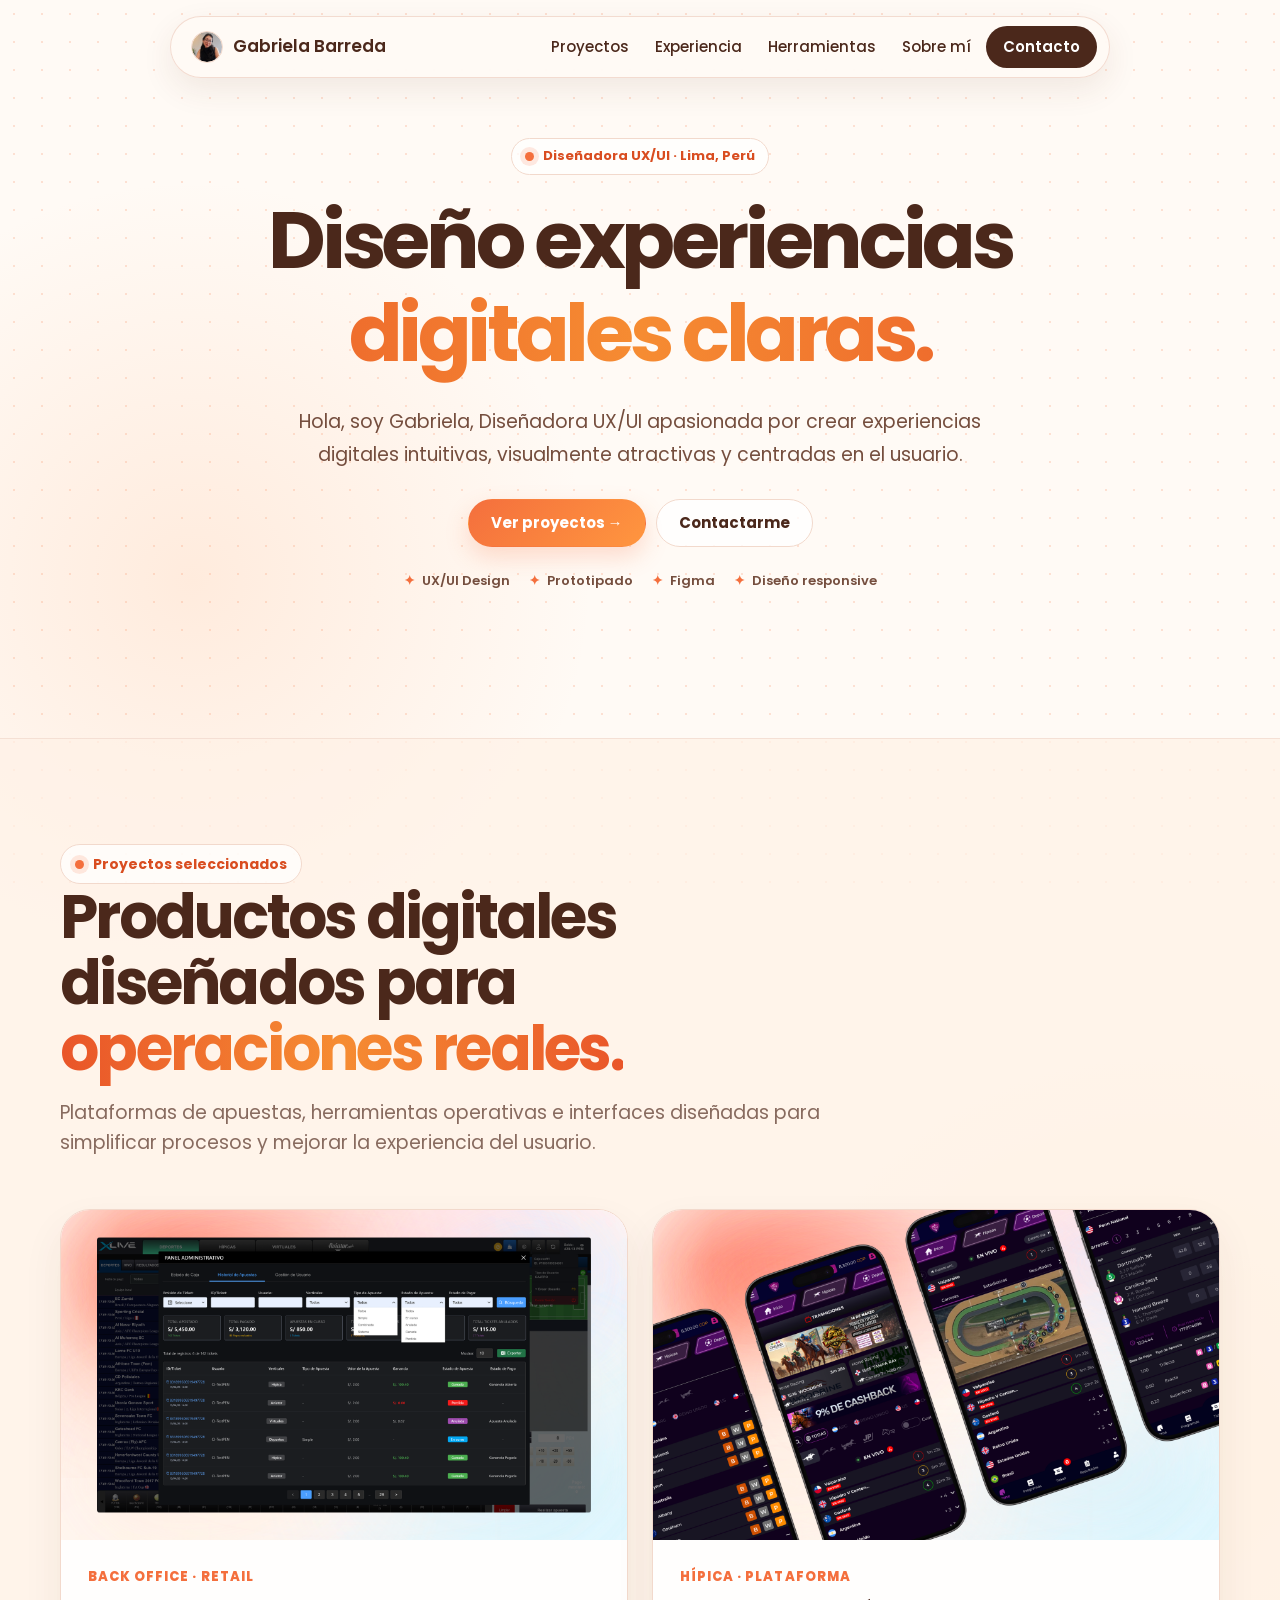
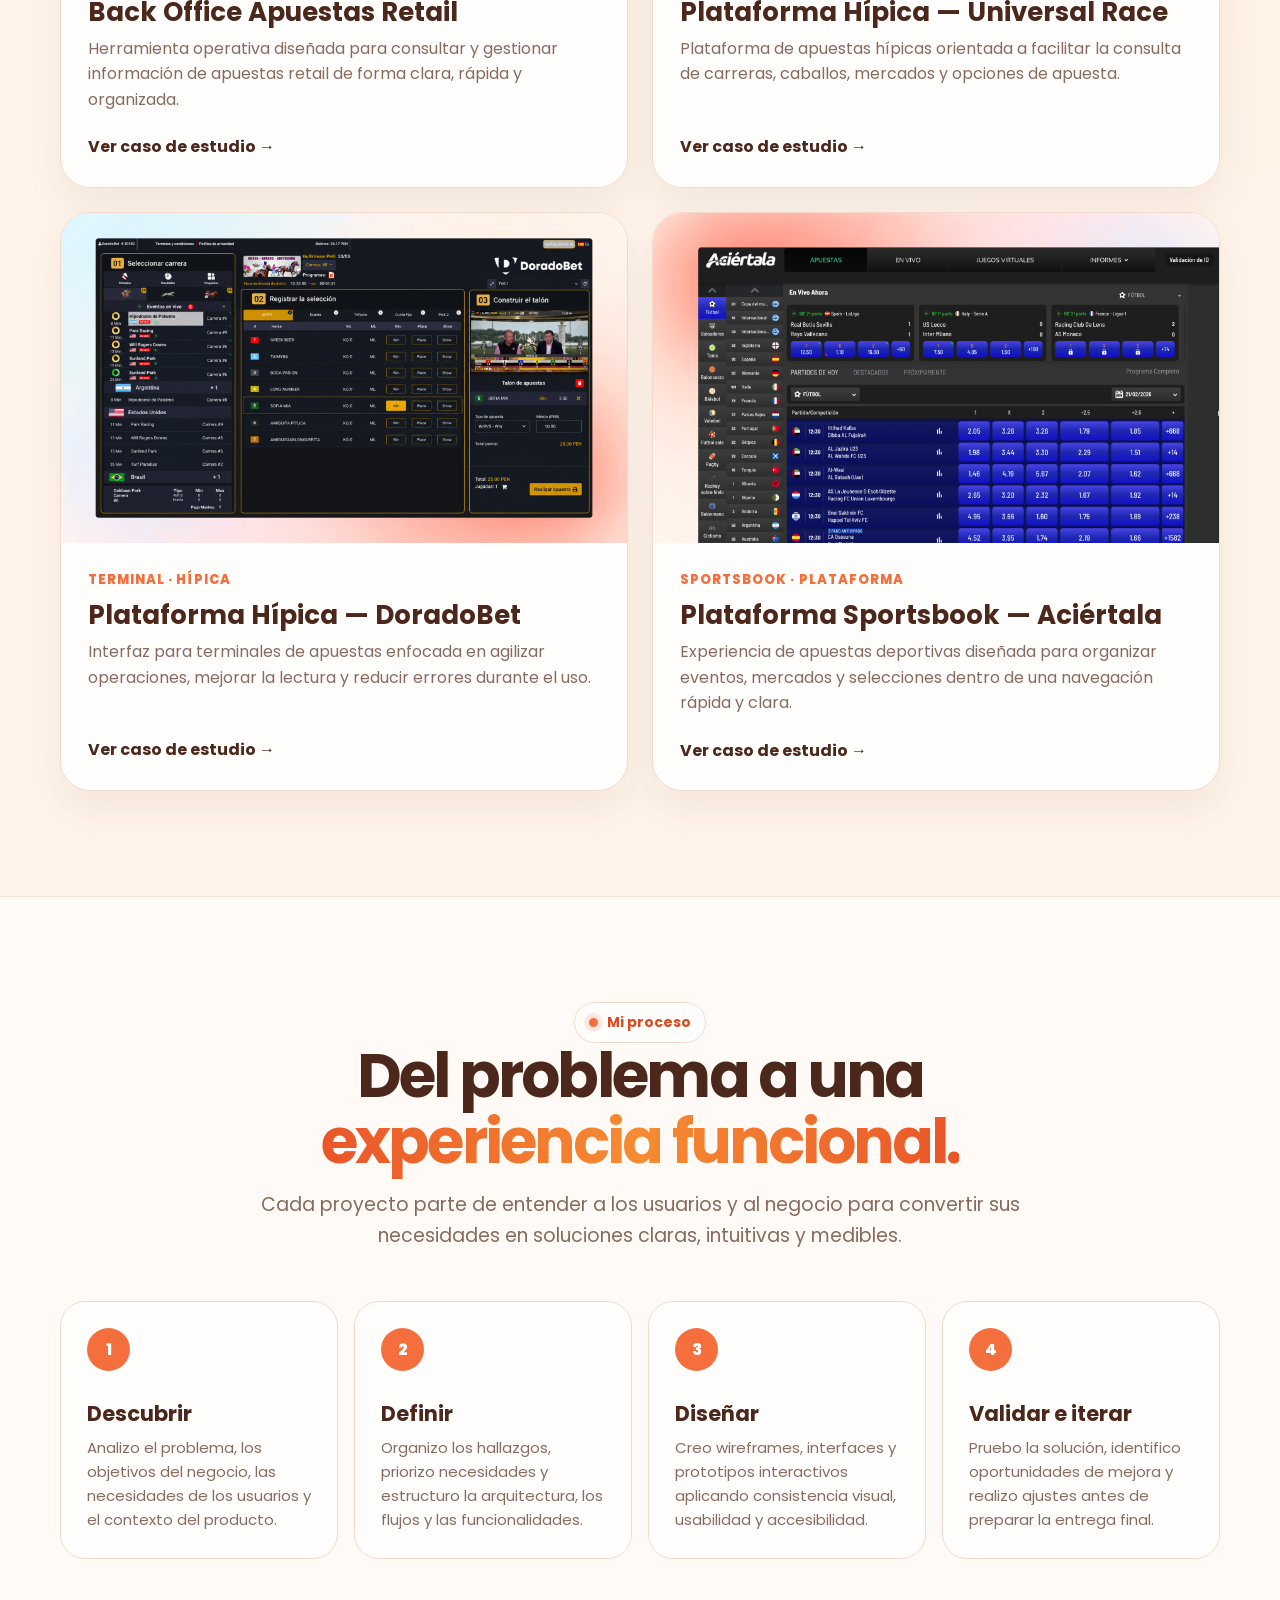
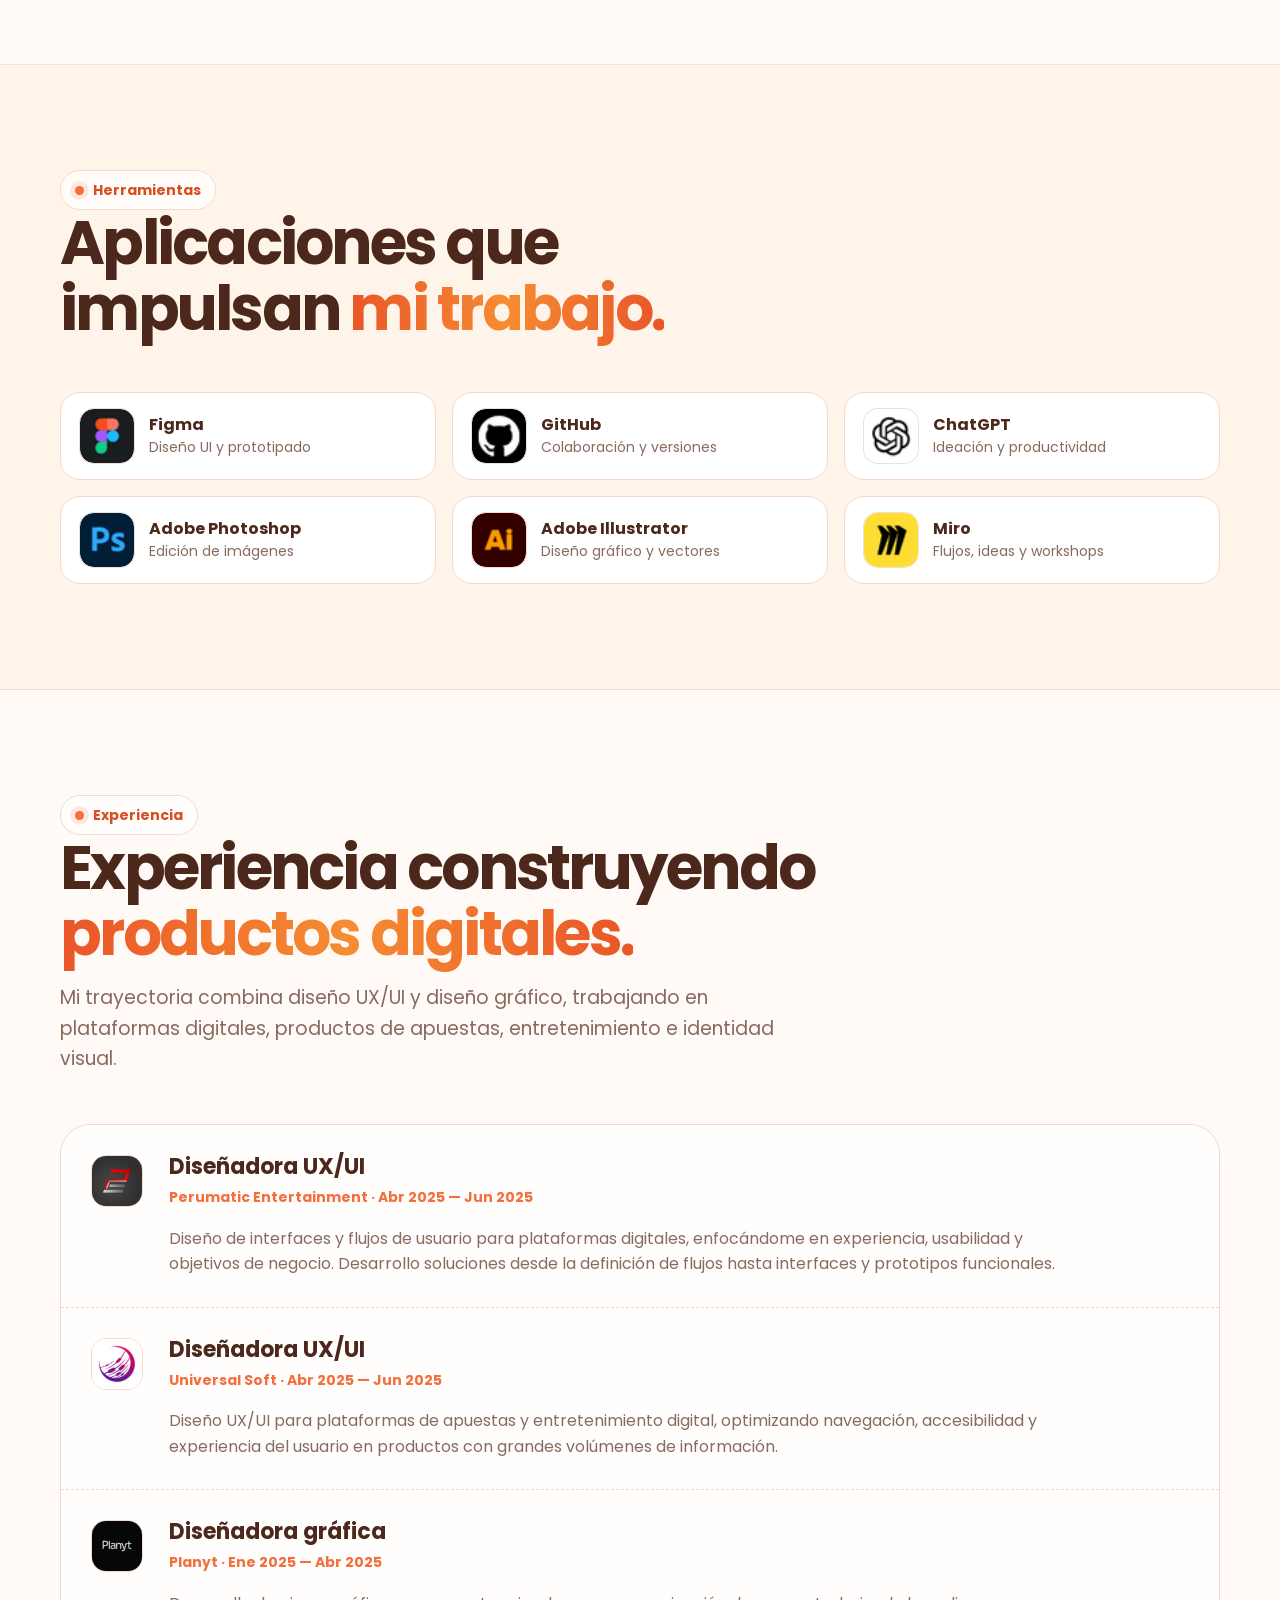
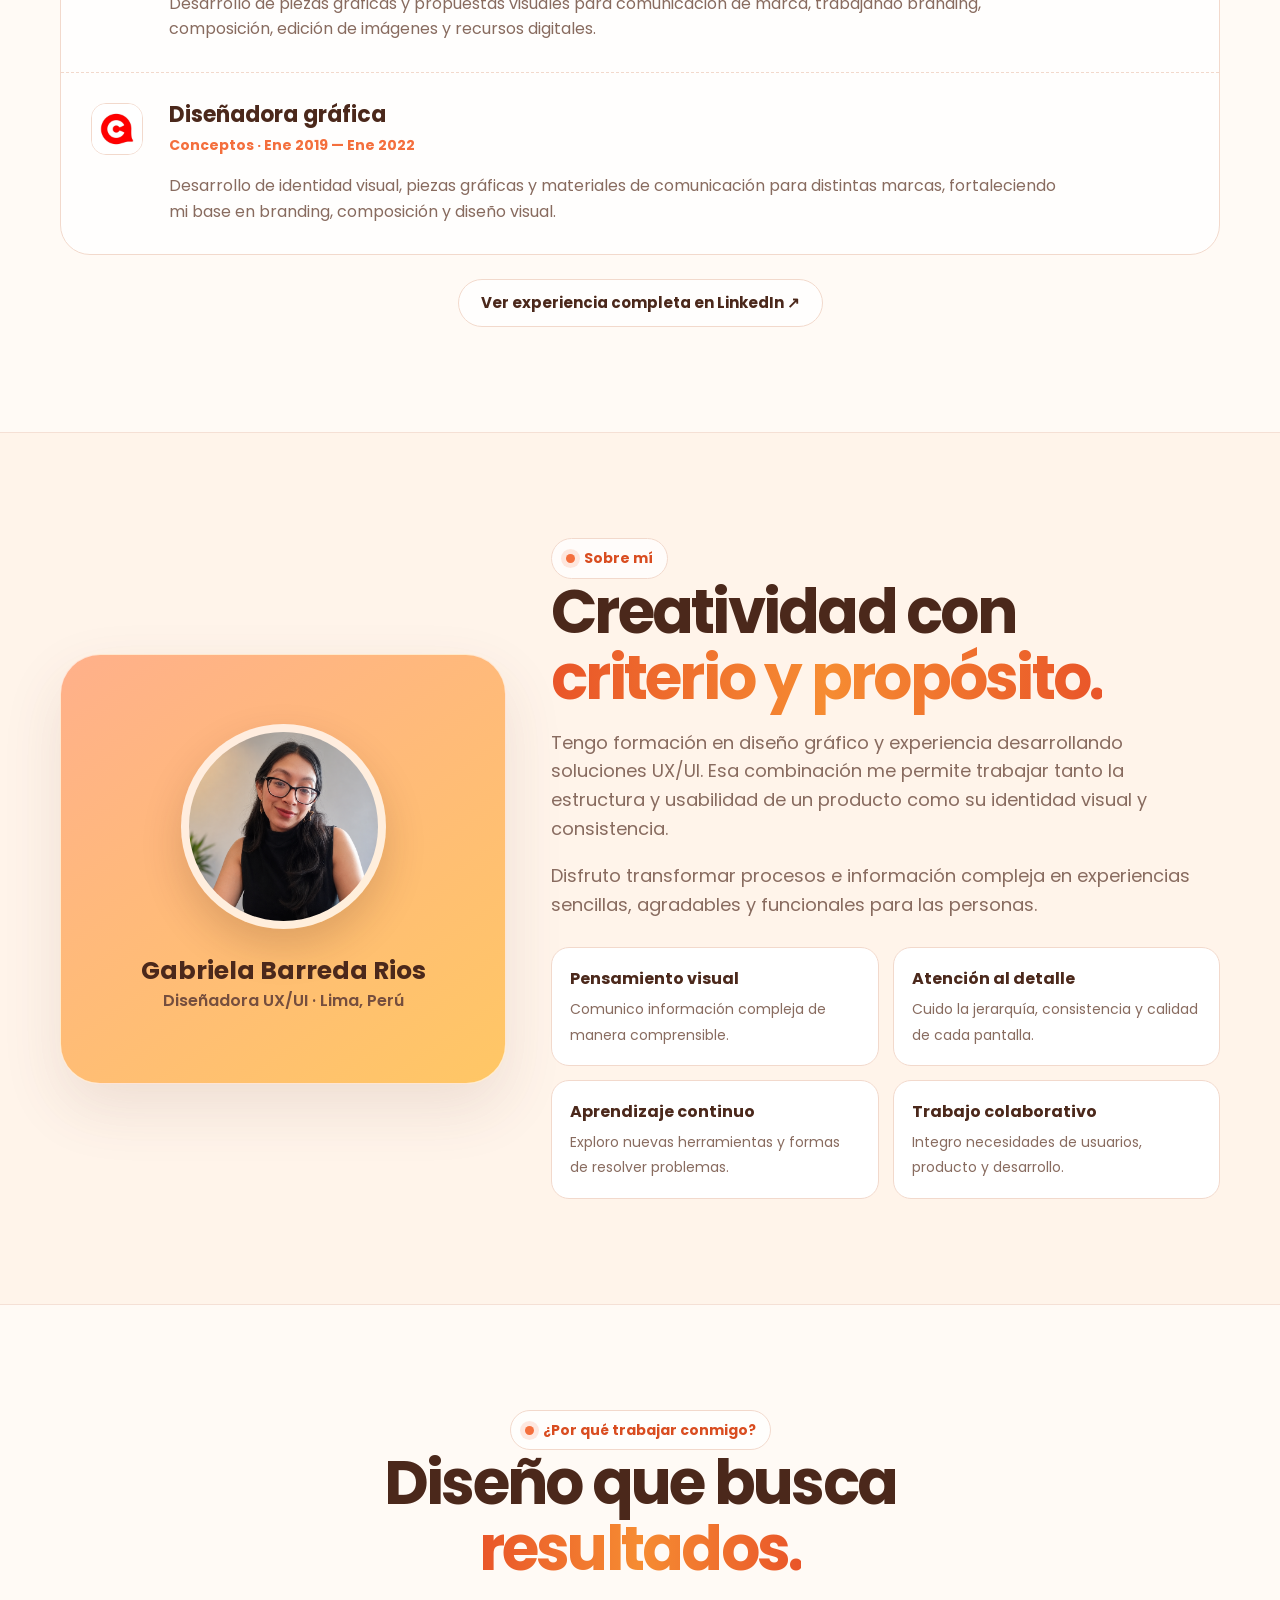
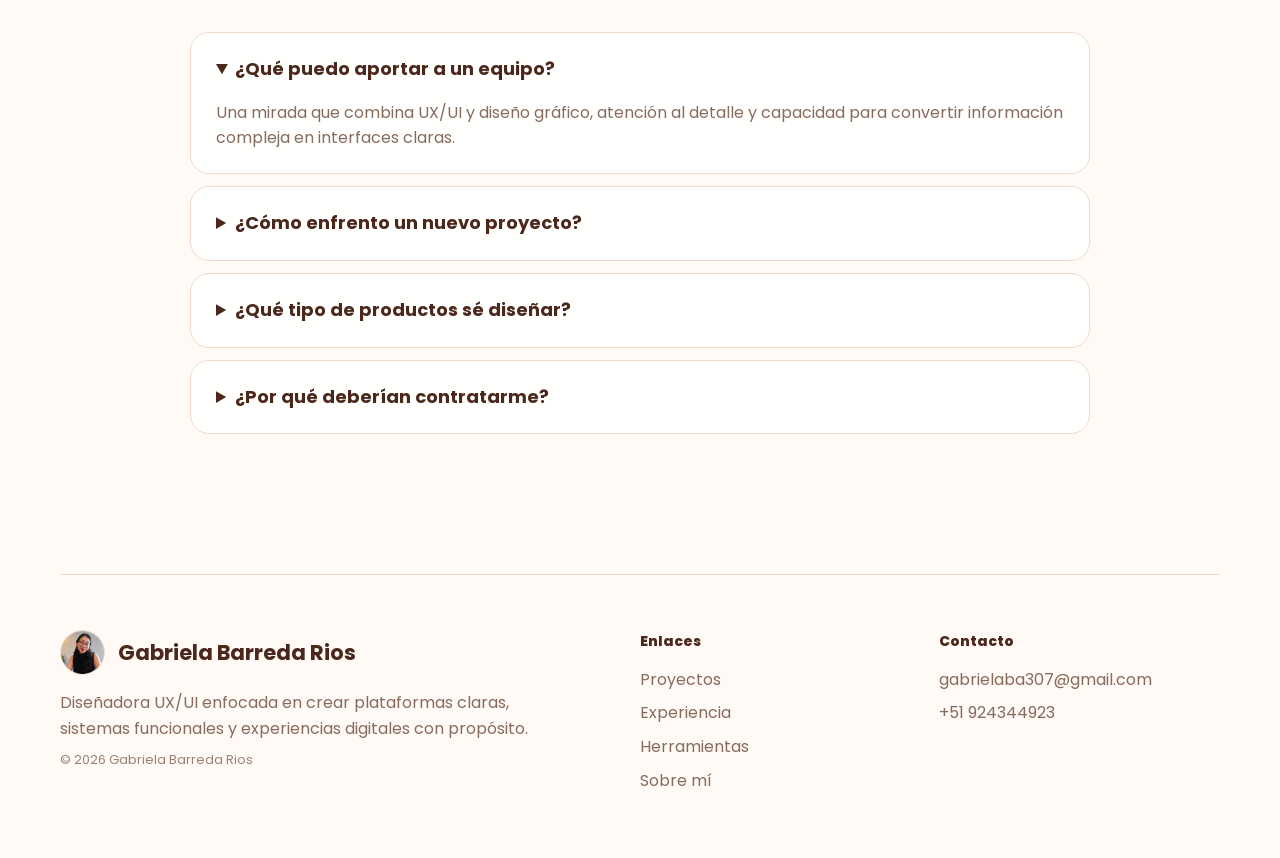
==== index.html @ d09fb2ca "Portafolio" ====
<!DOCTYPE html>
<html lang="es">

<head>
  <meta charset="UTF-8">
  <meta name="viewport" content="width=device-width, initial-scale=1.0">

  <title>Gabriela Barreda | Diseñadora UX/UI</title>

  <meta
    name="description"
    content="Portafolio UX/UI de Gabriela Barreda, diseñadora especializada en plataformas digitales, herramientas operativas y productos de apuestas."
  >

  <!-- FAVICON -->
  <link rel="icon" type="image/png" href="images/favicon.png">
  <link rel="apple-touch-icon" href="images/favicon.png">

  <link rel="preconnect" href="https://fonts.googleapis.com">
  <link rel="preconnect" href="https://fonts.gstatic.com" crossorigin>

  <link
    href="https://fonts.googleapis.com/css2?family=Poppins:wght@400;500;600;700;800&display=swap"
    rel="stylesheet"
  >

  <style>

    :root {
      --cream: #fffaf5;
      --cream-2: #fff2e7;
      --white: #ffffff;

      --orange: #f46f3d;
      --orange-2: #ff963f;

      --brown: #4b281b;
      --brown-2: #754e3e;

      --muted: #886b5f;
      --border: #f2d9cc;

      --shadow: 0 24px 60px rgba(112, 55, 30, 0.12);

      --radius: 30px;
    }

    * {
      box-sizing: border-box;
    }

    html {
      scroll-behavior: smooth;
    }

    body {
      margin: 0;
      color: var(--brown);

      background:
        radial-gradient(
          circle at 15% 8%,
          rgba(255, 176, 125, 0.2),
          transparent 25rem
        ),
        radial-gradient(
          circle at 90% 20%,
          rgba(255, 206, 105, 0.18),
          transparent 28rem
        ),
        var(--cream);

      font-family: "Poppins", Arial, sans-serif;
      line-height: 1.6;
    }

    body::before {
      content: "";
      position: fixed;
      inset: 0;
      z-index: -1;
      opacity: 0.3;
      pointer-events: none;

      background-image:
        radial-gradient(
          #f6a27f 1px,
          transparent 1px
        );

      background-size: 28px 28px;
    }

    img {
      display: block;
      max-width: 100%;
    }

    a {
      color: inherit;
      text-decoration: none;
    }

    button,
    a {
      -webkit-tap-highlight-color: transparent;
    }

    /* GENERAL */

    .container {
      width: min(1160px, calc(100% - 40px));
      margin-inline: auto;
    }

    .section {
      padding: 105px 0;
      scroll-margin-top: 110px;
    }

    .section-soft {
      background: rgba(255, 242, 231, 0.72);
      border-block: 1px solid rgba(242, 217, 204, 0.75);
    }

    /* EYEBROW */

    .eyebrow {
      display: inline-flex;
      align-items: center;
      gap: 9px;
      padding: 8px 14px;
      color: #d94d20;
      background: rgba(255, 255, 255, 0.72);
      border: 1px solid var(--border);
      border-radius: 999px;
      font-size: 14px;
      font-weight: 700;
    }

    .eyebrow::before {
      content: "";
      width: 9px;
      height: 9px;
      background: var(--orange);
      border-radius: 50%;
      box-shadow: 0 0 0 5px rgba(244, 111, 61, 0.15);
    }

    /* TIPOGRAFÍA */

    h1,
    h2,
    h3 {
      margin-top: 0;
      font-family: "Poppins", sans-serif;
      line-height: 1.08;
    }

    h2 {
      margin-bottom: 16px;
      font-size: clamp(36px, 5vw, 61px);
      letter-spacing: -0.045em;
    }

    .section-heading {
      max-width: 760px;
      margin-bottom: 50px;
    }

    .section-heading.center {
      margin-inline: auto;
      text-align: center;
    }

    .section-heading p {
      margin: 0;
      color: var(--muted);
      font-size: 19px;
    }

    .gradient-text {
      color: transparent;

      background:
        linear-gradient(
          90deg,
          #e95529,
          #f68c32,
          #e95529
        );

      background-clip: text;
      -webkit-background-clip: text;
      -webkit-text-fill-color: transparent;
    }

    /* NAVBAR */

    .nav {
      position: sticky;
      top: 16px;
      z-index: 100;

      width:
        min(
          940px,
          calc(100% - 28px)
        );

      margin: 16px auto 0;
      padding: 9px 12px 9px 20px;

      display: flex;
      align-items: center;
      justify-content: space-between;
      gap: 18px;

      background: rgba(255, 250, 245, 0.88);

      border:
        1px solid
        rgba(242, 217, 204, 0.9);

      border-radius: 999px;

      box-shadow:
        0 12px 32px
        rgba(95, 50, 30, 0.09);

      backdrop-filter: blur(18px);
    }

    .brand {
      display: flex;
      align-items: center;
      gap: 10px;
      font-size: 17px;
      font-weight: 600;
      white-space: nowrap;
    }

    .brand-photo {
      width: 32px;
      height: 32px;
      flex: 0 0 32px;
      overflow: hidden;
      background: var(--cream-2);
      border: 1px solid var(--border);
      border-radius: 50%;
    }

    .brand-photo img {
      width: 100%;
      height: 100%;
      display: block;
      object-fit: cover;
      object-position: center;
      border-radius: 50%;
    }

    .nav-links {
      display: flex;
      align-items: center;
      gap: 4px;
    }

    .nav-links a {
      padding: 8px 11px;
      border-radius: 999px;
      font-size: 15px;
      font-weight: 500;
      transition: 0.2s ease;
    }

    .nav-links a:hover {
      color: var(--orange);
      background: var(--cream-2);
    }

    .nav-contact {
      padding: 9px 17px !important;
      color: white !important;
      background: var(--brown) !important;
      font-weight: 600 !important;
    }

    /* HERO */

    .hero {
      min-height: 660px;
      padding: 75px 20px 75px;
      display: grid;
      place-items: center;
      text-align: center;
    }

    .hero-content {
      width: 100%;
      max-width: 1050px;
      transform: translateY(-43px);
    }

    .hero .eyebrow {
      padding: 7px 13px;
      font-size: 13px;
    }

    .hero h1 {
      width: 100%;
      max-width: 1100px;
      margin: 22px auto 14px;
      font-size: clamp(52px, 6.2vw, 90px);
      font-weight: 700;
      line-height: 1.12;
      letter-spacing: -0.055em;
      overflow: visible;
    }

    .hero-title-line {
      display: block;
      white-space: nowrap;
      overflow: visible;
    }

    .hero-title-line.gradient-text {
      padding: 0.04em 0 0.16em;
      line-height: 1.14;
      overflow: visible;
      -webkit-box-decoration-break: clone;
      box-decoration-break: clone;
    }

    .hero-description {
      max-width: 730px;
      margin: 0 auto;
      color: var(--brown-2);
      font-size: clamp(16px, 1.55vw, 19px);
      line-height: 1.7;
    }

    .hero-actions {
      margin-top: 28px;
      display: flex;
      justify-content: center;
      flex-wrap: wrap;
      gap: 10px;
    }

    .btn {
      display: inline-flex;
      min-height: 48px;
      padding: 0 22px;
      align-items: center;
      justify-content: center;
      gap: 8px;
      border: 1px solid transparent;
      border-radius: 999px;
      font-size: 15px;
      font-weight: 700;

      transition:
        transform 0.2s ease,
        box-shadow 0.2s ease;
    }

    .btn:hover {
      transform: translateY(-2px);
    }

    .btn-primary {
      color: white;

      background:
        linear-gradient(
          135deg,
          var(--orange),
          var(--orange-2)
        );

      box-shadow:
        0 10px 23px
        rgba(244, 111, 61, 0.22);
    }

    .btn-secondary {
      background: rgba(255, 255, 255, 0.78);
      border-color: var(--border);
    }

    .hero-tags {
      margin-top: 24px;
      display: flex;
      justify-content: center;
      flex-wrap: wrap;
      gap: 12px 19px;
      color: var(--brown-2);
      font-size: 13px;
      font-weight: 600;
    }

    .hero-tags span::before {
      content: "✦";
      margin-right: 7px;
      color: var(--orange);
    }

    /* PROYECTOS */

    .projects-grid {
      display: grid;
      grid-template-columns: repeat(2, 1fr);
      gap: 24px;
    }

    .project-card {
      position: relative;
      overflow: hidden;
      background: rgba(255, 255, 255, 0.9);
      border: 1px solid var(--border);
      border-radius: var(--radius);

      box-shadow:
        0 18px 40px
        rgba(91, 48, 29, 0.07);

      cursor: pointer;

      transition:
        transform 0.25s ease,
        box-shadow 0.25s ease;
    }

    .project-card:hover {
      transform: translateY(-7px);
      box-shadow: var(--shadow);
    }

    .project-card:focus-visible {
      outline: 3px solid rgba(244, 111, 61, 0.4);
      outline-offset: 4px;
    }

    .project-visual {
      height: 330px;
      overflow: hidden;
      background: #f5eee9;
    }

    .project-cover {
      width: 100%;
      height: 100%;
      object-fit: cover;
      object-position: center;
      transition: transform 0.4s ease;
    }

    .project-card:hover .project-cover {
      transform: scale(1.035);
    }

    .project-info {
      position: relative;
      z-index: 2;
      padding: 27px;
    }

    .project-meta {
      margin-bottom: 10px;
      color: var(--orange);
      font-size: 13px;
      font-weight: 800;
      letter-spacing: 0.08em;
      text-transform: uppercase;
    }

    .project-info h3 {
      margin-bottom: 10px;
      font-size: 26px;
    }

    .project-info p {
      min-height: 76px;
      margin: 0 0 22px;
      color: var(--muted);
    }

    .project-actions {
      display: flex;
      align-items: center;
      justify-content: flex-start;
      gap: 15px;
    }

    .case-study-link {
      display: inline-flex;
      align-items: center;
      gap: 8px;
      color: var(--brown);
      font-weight: 700;
      transition: color 0.2s ease;
    }

    .project-card:hover .case-study-link {
      color: var(--orange);
    }

    /* PROCESO */

    .process-grid {
      display: grid;
      grid-template-columns: repeat(4, 1fr);
      gap: 16px;
    }

    .process-card {
      min-height: 250px;
      padding: 26px;
      background: rgba(255, 255, 255, 0.78);
      border: 1px solid var(--border);
      border-radius: 25px;
    }

    .process-number {
      display: grid;
      width: 43px;
      height: 43px;
      margin-bottom: 32px;
      place-items: center;
      color: white;
      background: var(--orange);
      border-radius: 50%;
      font-weight: 800;
    }

    .process-card h3 {
      margin-bottom: 10px;
      font-size: 21px;
    }

    .process-card p {
      margin: 0;
      color: var(--muted);
      font-size: 15px;
    }

    /* HERRAMIENTAS */

    .tools-grid {
      display: grid;
      grid-template-columns: repeat(3, 1fr);
      gap: 16px;
    }

    .tool {
      padding: 15px 18px;
      display: flex;
      align-items: center;
      gap: 14px;
      background: #ffffff;
      border: 1px solid var(--border);
      border-radius: 20px;

      transition:
        transform 0.2s ease,
        box-shadow 0.2s ease;
    }

    .tool:hover {
      transform: translateY(-3px);

      box-shadow:
        0 12px 30px
        rgba(91, 48, 29, 0.08);
    }

    .tool-logo-box {
      width: 56px;
      height: 56px;
      flex: 0 0 56px;
      overflow: hidden;
      background: #ffffff;
      border: 1px solid rgba(242, 217, 204, 0.9);
      border-radius: 15px;
    }

    .tool-logo {
      width: 100%;
      height: 100%;
      display: block;
      object-fit: cover;
      object-position: center;
      border-radius: 14px;
    }

    .tool strong {
      display: block;
      margin-bottom: 2px;
      font-size: 16px;
      line-height: 1.3;
    }

    .tool small {
      display: block;
      color: var(--muted);
      font-size: 14px;
      line-height: 1.4;
    }

    /* EXPERIENCIA */

    .experience-list {
      overflow: hidden;
      background: rgba(255, 255, 255, 0.76);
      border: 1px solid var(--border);
      border-radius: var(--radius);
    }

    .experience-item {
      padding: 30px;
      display: grid;
      grid-template-columns: 58px 1fr;
      gap: 20px;
      border-bottom: 1px dashed var(--border);
    }

    .experience-item:last-child {
      border-bottom: 0;
    }

    .experience-logo {
      width: 52px;
      height: 52px;
      object-fit: cover;
      object-position: center;
      background: #ffffff;
      border: 1px solid var(--border);
      border-radius: 15px;
    }

    .experience-item h3 {
      margin-bottom: 5px;
      font-size: 22px;
    }

    .experience-meta {
      color: var(--orange);
      font-size: 14px;
      font-weight: 700;
    }

    .experience-item p {
      max-width: 890px;
      margin-bottom: 0;
      color: var(--muted);
    }

    .linkedin-cta {
      margin-top: 24px;
      text-align: center;
    }

    /* SOBRE MÍ */

    .about-grid {
      display: grid;
      grid-template-columns: 0.8fr 1.2fr;
      gap: 45px;
      align-items: center;
    }

    .profile-card {
      min-height: 430px;
      padding: 45px;
      display: grid;
      place-items: center;
      text-align: center;

      background:
        linear-gradient(
          145deg,
          #ffb08a,
          #ffc765
        );

      border:
        1px solid
        rgba(255, 255, 255, 0.65);

      border-radius: 40px;
      box-shadow: var(--shadow);
    }

    .profile-card-content {
      display: flex;
      flex-direction: column;
      align-items: center;
    }

    .profile-photo-wrapper {
      width: 205px;
      height: 205px;
      padding: 8px;
      display: grid;
      place-items: center;
      background: rgba(255, 255, 255, 0.75);
      border-radius: 50%;

      box-shadow:
        0 18px 40px
        rgba(70, 34, 20, 0.18);
    }

    .profile-photo {
      width: 100%;
      height: 100%;
      object-fit: cover;
      object-position: center;
      border-radius: 50%;
    }

    .profile-card h3 {
      margin: 28px 0 4px;
      font-size: 25px;
      font-weight: 700;
    }

    .profile-card p {
      margin: 0;
      color: var(--brown-2);
      font-weight: 600;
    }

    .about-copy > p {
      color: var(--muted);
      font-size: 18px;
    }

    .strengths {
      margin-top: 28px;
      display: grid;
      grid-template-columns: repeat(2, 1fr);
      gap: 14px;
    }

    .strength {
      padding: 18px;
      background: #fff;
      border: 1px solid var(--border);
      border-radius: 18px;
    }

    .strength strong {
      display: block;
      margin-bottom: 4px;
    }

    .strength span {
      color: var(--muted);
      font-size: 14px;
    }

    /* FAQ */

    .faq-list {
      max-width: 900px;
      margin-inline: auto;
      display: grid;
      gap: 12px;
    }

    details {
      padding: 22px 25px;
      background: rgba(255, 255, 255, 0.86);
      border: 1px solid var(--border);
      border-radius: 19px;
    }

    summary {
      cursor: pointer;
      font-size: 18px;
      font-weight: 700;
    }

    details p {
      margin-bottom: 0;
      color: var(--muted);
    }

    /* FOOTER */

    footer {
      padding: 35px 0 65px;
    }

    .footer {
      padding-top: 55px;
      display: grid;
      grid-template-columns: 1.45fr 0.65fr 0.8fr;
      gap: 70px;
      border-top: 1px solid var(--border);
    }

    .footer-profile {
      display: flex;
      align-items: center;
      gap: 13px;
    }

    .footer-avatar {
      width: 45px;
      height: 45px;
      object-fit: cover;
      object-position: center;
      background: var(--cream-2);
      border: 1px solid var(--border);
      border-radius: 50%;
    }

    .footer h3 {
      margin: 0;
      font-size: 21px;
    }

    .footer-description {
      max-width: 500px;
      margin: 15px 0 4px;
      color: var(--muted);
      font-size: 16px;
    }

    .copyright {
      color: #9c8175;
      font-size: 13px;
    }

    .footer-title {
      margin-bottom: 14px;
      font-size: 14px;
      font-weight: 800;
    }

    .footer-links {
      display: grid;
      gap: 8px;
      color: var(--muted);
    }

    .footer-links a:hover {
      color: var(--orange);
    }

    /* RESPONSIVE */

    @media (max-width: 900px) {

      .nav {
        border-radius: 26px;
      }

      .nav-links a:not(.nav-contact) {
        display: none;
      }

      .projects-grid,
      .about-grid {
        grid-template-columns: 1fr;
      }

      .process-grid {
        grid-template-columns: repeat(2, 1fr);
      }

      .tools-grid {
        grid-template-columns: repeat(2, 1fr);
      }

      .footer {
        grid-template-columns: 1fr 1fr;
      }

      .footer > div:first-child {
        grid-column: 1 / -1;
      }
    }

    @media (max-width: 620px) {

      .container {
        width: min(calc(100% - 26px), 1160px);
      }

      .section {
        padding: 75px 0;
      }

      .nav {
        top: 8px;
        margin-top: 8px;
        padding: 8px 10px 8px 12px;
      }

      .brand span:last-child {
        font-size: 14px;
      }

      .brand-photo {
        width: 30px;
        height: 30px;
        flex: 0 0 30px;
      }

      .nav-contact {
        padding-inline: 14px !important;
      }

      .hero {
        min-height: 620px;
        padding: 65px 15px 60px;
      }

      .hero-content {
        transform: translateY(-38px);
      }

      .hero h1 {
        font-size: clamp(40px, 12vw, 64px);
        line-height: 1.12;
      }

      .hero-title-line {
        white-space: normal;
      }

      .hero-title-line.gradient-text {
        padding-bottom: 0.16em;
        line-height: 1.14;
      }

      .hero-description {
        max-width: 500px;
        font-size: 16px;
        line-height: 1.65;
      }

      .hero-actions .btn {
        width: 100%;
      }

      .projects-grid,
      .process-grid,
      .tools-grid,
      .strengths,
      .footer {
        grid-template-columns: 1fr;
      }

      .project-visual {
        height: 260px;
      }

      .project-actions {
        align-items: flex-start;
        flex-direction: column;
      }

      .process-card {
        min-height: auto;
      }

      .experience-item {
        grid-template-columns: 1fr;
      }

      .profile-card {
        min-height: 370px;
        padding: 30px;
      }

      .profile-photo-wrapper {
        width: 170px;
        height: 170px;
      }

      .footer > div:first-child {
        grid-column: auto;
      }

      .footer {
        gap: 35px;
      }
    }

  </style>
</head>


<body>

  <nav class="nav" aria-label="Navegación principal">

    <a class="brand" href="#inicio">

      <span class="brand-photo">
        <img
          src="images/foto-navbar.png"
          alt="Gabriela Barreda"
        >
      </span>

      <span>
        Gabriela Barreda
      </span>

    </a>


    <div class="nav-links">

      <a href="#proyectos">Proyectos</a>
      <a href="#experiencia">Experiencia</a>
      <a href="#herramientas">Herramientas</a>
      <a href="#sobre-mi">Sobre mí</a>

      <a
        class="nav-contact"
        href="#contacto"
      >
        Contacto
      </a>

    </div>

  </nav>


  <main>

    <!-- HERO -->

    <header class="hero" id="inicio">

      <div class="hero-content">

        <span class="eyebrow">
          Diseñadora UX/UI · Lima, Perú
        </span>

        <h1>

          <span class="hero-title-line">
            Diseño experiencias
          </span>

          <span class="hero-title-line gradient-text">
            digitales claras.
          </span>

        </h1>

        <p class="hero-description">

          Hola, soy Gabriela, Diseñadora UX/UI apasionada por crear
          experiencias digitales intuitivas, visualmente atractivas
          y centradas en el usuario.

        </p>


        <div class="hero-actions">

          <a
            class="btn btn-primary"
            href="#proyectos"
          >
            Ver proyectos →
          </a>


          <a
            class="btn btn-secondary"
            href="https://mail.google.com/mail/?view=cm&fs=1&to=gabrielaba307@gmail.com&su=Oportunidad%20laboral%20UX%2FUI%20%E2%80%94%20Gabriela%20Barreda"
            target="_blank"
            rel="noopener noreferrer"
          >
            Contactarme
          </a>

        </div>


        <div class="hero-tags">

          <span>UX/UI Design</span>
          <span>Prototipado</span>
          <span>Figma</span>
          <span>Diseño responsive</span>

        </div>

      </div>

    </header>


    <!-- PROYECTOS -->

    <section class="section section-soft" id="proyectos">

      <div class="container">

        <div class="section-heading">

          <span class="eyebrow">
            Proyectos seleccionados
          </span>

          <h2>

            Productos digitales diseñados para

            <span class="gradient-text">
              operaciones reales.
            </span>

          </h2>

          <p>

            Plataformas de apuestas, herramientas operativas e interfaces
            diseñadas para simplificar procesos y mejorar la experiencia del usuario.

          </p>

        </div>


        <div class="projects-grid">

          <!-- RETAIL -->

          <article
            class="project-card"
            tabindex="0"
            role="link"
            onclick="abrirProyecto(event, 'proyecto-retail.html')"
            onkeydown="abrirProyectoTeclado(event, 'proyecto-retail.html')"
          >

            <div class="project-visual">

              <img
                class="project-cover"
                src="images/Back Office_Apuestas Retail.png"
                alt="Back Office Apuestas Retail"
              >

            </div>

            <div class="project-info">

              <div class="project-meta">
                Back Office · Retail
              </div>

              <h3>
                Back Office Apuestas Retail
              </h3>

              <p>
                Herramienta operativa diseñada para consultar y gestionar
                información de apuestas retail de forma clara, rápida y organizada.
              </p>

              <div class="project-actions">
                <span class="case-study-link">
                  Ver caso de estudio →
                </span>
              </div>

            </div>

          </article>


          <!-- UNIVERSAL RACE -->

          <article
            class="project-card"
            tabindex="0"
            role="link"
            onclick="abrirProyecto(event, 'proyecto-universal-race.html')"
            onkeydown="abrirProyectoTeclado(event, 'proyecto-universal-race.html')"
          >

            <div class="project-visual">

              <img
                class="project-cover"
                src="images/Plataforma Hípica_Universal Race.png"
                alt="Plataforma Hípica Universal Race"
              >

            </div>

            <div class="project-info">

              <div class="project-meta">
                Hípica · Plataforma
              </div>

              <h3>
                Plataforma Hípica — Universal Race
              </h3>

              <p>
                Plataforma de apuestas hípicas orientada a facilitar
                la consulta de carreras, caballos, mercados y opciones de apuesta.
              </p>

              <div class="project-actions">
                <span class="case-study-link">
                  Ver caso de estudio →
                </span>
              </div>

            </div>

          </article>


          <!-- DORADOBET -->

          <article
            class="project-card"
            tabindex="0"
            role="link"
            onclick="abrirProyecto(event, 'proyecto-doradobet.html')"
            onkeydown="abrirProyectoTeclado(event, 'proyecto-doradobet.html')"
          >

            <div class="project-visual">

              <img
                class="project-cover"
                src="images/Plataforma Hipica_DoradoBet.png"
                alt="Plataforma Hípica DoradoBet"
              >

            </div>

            <div class="project-info">

              <div class="project-meta">
                Terminal · Hípica
              </div>

              <h3>
                Plataforma Hípica — DoradoBet
              </h3>

              <p>
                Interfaz para terminales de apuestas enfocada en agilizar
                operaciones, mejorar la lectura y reducir errores durante el uso.
              </p>

              <div class="project-actions">
                <span class="case-study-link">
                  Ver caso de estudio →
                </span>
              </div>

            </div>

          </article>


          <!-- ACIÉRTALA -->

          <article
            class="project-card"
            tabindex="0"
            role="link"
            onclick="abrirProyecto(event, 'proyecto-aciertala.html')"
            onkeydown="abrirProyectoTeclado(event, 'proyecto-aciertala.html')"
          >

            <div class="project-visual">

              <img
                class="project-cover"
                src="images/Plataforma Sportsbook_Aciértala.png"
                alt="Plataforma Sportsbook Aciértala"
              >

            </div>

            <div class="project-info">

              <div class="project-meta">
                Sportsbook · Plataforma
              </div>

              <h3>
                Plataforma Sportsbook — Aciértala
              </h3>

              <p>
                Experiencia de apuestas deportivas diseñada para organizar
                eventos, mercados y selecciones dentro de una navegación rápida y clara.
              </p>

              <div class="project-actions">
                <span class="case-study-link">
                  Ver caso de estudio →
                </span>
              </div>

            </div>

          </article>

        </div>

      </div>

    </section>


    <!-- PROCESO -->

    <section class="section">

      <div class="container">

        <div class="section-heading center">

          <span class="eyebrow">
            Mi proceso
          </span>

          <h2>

            Del problema a una

            <span class="gradient-text">
              experiencia funcional.
            </span>

          </h2>

          <p>
            Cada proyecto parte de entender a los usuarios y al negocio
            para convertir sus necesidades en soluciones claras,
            intuitivas y medibles.
          </p>

        </div>


        <div class="process-grid">

          <article class="process-card">
            <span class="process-number">1</span>
            <h3>Descubrir</h3>
            <p>
              Analizo el problema, los objetivos del negocio,
              las necesidades de los usuarios y el contexto del producto.
            </p>
          </article>

          <article class="process-card">
            <span class="process-number">2</span>
            <h3>Definir</h3>
            <p>
              Organizo los hallazgos, priorizo necesidades y estructuro
              la arquitectura, los flujos y las funcionalidades.
            </p>
          </article>

          <article class="process-card">
            <span class="process-number">3</span>
            <h3>Diseñar</h3>
            <p>
              Creo wireframes, interfaces y prototipos interactivos
              aplicando consistencia visual, usabilidad y accesibilidad.
            </p>
          </article>

          <article class="process-card">
            <span class="process-number">4</span>
            <h3>Validar e iterar</h3>
            <p>
              Pruebo la solución, identifico oportunidades de mejora
              y realizo ajustes antes de preparar la entrega final.
            </p>
          </article>

        </div>

      </div>

    </section>


    <!-- HERRAMIENTAS -->

    <section class="section section-soft" id="herramientas">

      <div class="container">

        <div class="section-heading">

          <span class="eyebrow">
            Herramientas
          </span>

          <h2>

            Aplicaciones que impulsan

            <span class="gradient-text">
              mi trabajo.
            </span>

          </h2>

        </div>


        <div class="tools-grid">

          <article class="tool">

            <div class="tool-logo-box">
              <img
                class="tool-logo"
                src="images/logo-figma.png"
                alt="Figma"
              >
            </div>

            <div>
              <strong>Figma</strong>
              <small>Diseño UI y prototipado</small>
            </div>

          </article>


          <article class="tool">

            <div class="tool-logo-box">
              <img
                class="tool-logo"
                src="images/logo-github.png"
                alt="GitHub"
              >
            </div>

            <div>
              <strong>GitHub</strong>
              <small>Colaboración y versiones</small>
            </div>

          </article>


          <article class="tool">

            <div class="tool-logo-box">
              <img
                class="tool-logo"
                src="images/logo-chatgpt.png"
                alt="ChatGPT"
              >
            </div>

            <div>
              <strong>ChatGPT</strong>
              <small>Ideación y productividad</small>
            </div>

          </article>


          <article class="tool">

            <div class="tool-logo-box">
              <img
                class="tool-logo"
                src="images/logo-photoshop.png"
                alt="Photoshop"
              >
            </div>

            <div>
              <strong>Adobe Photoshop</strong>
              <small>Edición de imágenes</small>
            </div>

          </article>


          <article class="tool">

            <div class="tool-logo-box">
              <img
                class="tool-logo"
                src="images/logo-illustrator.png"
                alt="Illustrator"
              >
            </div>

            <div>
              <strong>Adobe Illustrator</strong>
              <small>Diseño gráfico y vectores</small>
            </div>

          </article>


          <article class="tool">

            <div class="tool-logo-box">
              <img
                class="tool-logo"
                src="images/logo-miro.png"
                alt="Miro"
              >
            </div>

            <div>
              <strong>Miro</strong>
              <small>Flujos, ideas y workshops</small>
            </div>

          </article>

        </div>

      </div>

    </section>


    <!-- EXPERIENCIA -->

    <section class="section" id="experiencia">

      <div class="container">

        <div class="section-heading">

          <span class="eyebrow">
            Experiencia
          </span>

          <h2>

            Experiencia construyendo

            <span class="gradient-text">
              productos digitales.
            </span>

          </h2>

          <p>
            Mi trayectoria combina diseño UX/UI y diseño gráfico,
            trabajando en plataformas digitales, productos de apuestas,
            entretenimiento e identidad visual.
          </p>

        </div>


        <div class="experience-list">

          <article class="experience-item">

            <img
              class="experience-logo"
              src="images/logo-perumatic.png"
              alt="Perumatic Entertainment"
            >

            <div>

              <h3>Diseñadora UX/UI</h3>

              <span class="experience-meta">
                Perumatic Entertainment · Abr 2025 — Jun 2025
              </span>

              <p>
                Diseño de interfaces y flujos de usuario para plataformas
                digitales, enfocándome en experiencia, usabilidad y objetivos
                de negocio. Desarrollo soluciones desde la definición de flujos
                hasta interfaces y prototipos funcionales.
              </p>

            </div>

          </article>


          <article class="experience-item">

            <img
              class="experience-logo"
              src="images/logo-universal-soft.png"
              alt="Universal Soft"
            >

            <div>

              <h3>Diseñadora UX/UI</h3>

              <span class="experience-meta">
                Universal Soft · Abr 2025 — Jun 2025
              </span>

              <p>
                Diseño UX/UI para plataformas de apuestas y entretenimiento
                digital, optimizando navegación, accesibilidad y experiencia
                del usuario en productos con grandes volúmenes de información.
              </p>

            </div>

          </article>


          <article class="experience-item">

            <img
              class="experience-logo"
              src="images/logo-planyt.png"
              alt="Planyt"
            >

            <div>

              <h3>Diseñadora gráfica</h3>

              <span class="experience-meta">
                Planyt · Ene 2025 — Abr 2025
              </span>

              <p>
                Desarrollo de piezas gráficas y propuestas visuales para
                comunicación de marca, trabajando branding, composición,
                edición de imágenes y recursos digitales.
              </p>

            </div>

          </article>


          <article class="experience-item">

            <img
              class="experience-logo"
              src="images/logo-conceptos.png"
              alt="Conceptos"
            >

            <div>

              <h3>Diseñadora gráfica</h3>

              <span class="experience-meta">
                Conceptos · Ene 2019 — Ene 2022
              </span>

              <p>
                Desarrollo de identidad visual, piezas gráficas y materiales
                de comunicación para distintas marcas, fortaleciendo mi base
                en branding, composición y diseño visual.
              </p>

            </div>

          </article>

        </div>


        <div class="linkedin-cta">

          <a
            class="btn btn-secondary"
            href="https://www.linkedin.com/in/gabriela-barreda-22a834263"
            target="_blank"
            rel="noopener noreferrer"
          >
            Ver experiencia completa en LinkedIn ↗
          </a>

        </div>

      </div>

    </section>


    <!-- SOBRE MÍ -->

    <section class="section section-soft" id="sobre-mi">

      <div class="container about-grid">

        <div class="profile-card">

          <div class="profile-card-content">

            <div class="profile-photo-wrapper">

              <img
                class="profile-photo"
                src="images/foto-gabriela.png"
                alt="Gabriela Barreda Rios"
              >

            </div>

            <h3>
              Gabriela Barreda Rios
            </h3>

            <p>
              Diseñadora UX/UI · Lima, Perú
            </p>

          </div>

        </div>


        <div class="about-copy">

          <span class="eyebrow">
            Sobre mí
          </span>

          <h2>

            Creatividad con

            <span class="gradient-text">
              criterio y propósito.
            </span>

          </h2>

          <p>
            Tengo formación en diseño gráfico y experiencia desarrollando
            soluciones UX/UI. Esa combinación me permite trabajar tanto
            la estructura y usabilidad de un producto como su identidad
            visual y consistencia.
          </p>

          <p>
            Disfruto transformar procesos e información compleja en
            experiencias sencillas, agradables y funcionales para las personas.
          </p>


          <div class="strengths">

            <div class="strength">
              <strong>Pensamiento visual</strong>
              <span>
                Comunico información compleja de manera comprensible.
              </span>
            </div>

            <div class="strength">
              <strong>Atención al detalle</strong>
              <span>
                Cuido la jerarquía, consistencia y calidad de cada pantalla.
              </span>
            </div>

            <div class="strength">
              <strong>Aprendizaje continuo</strong>
              <span>
                Exploro nuevas herramientas y formas de resolver problemas.
              </span>
            </div>

            <div class="strength">
              <strong>Trabajo colaborativo</strong>
              <span>
                Integro necesidades de usuarios, producto y desarrollo.
              </span>
            </div>

          </div>

        </div>

      </div>

    </section>


    <!-- FAQ -->

    <section class="section">

      <div class="container">

        <div class="section-heading center">

          <span class="eyebrow">
            ¿Por qué trabajar conmigo?
          </span>

          <h2>

            Diseño que busca

            <span class="gradient-text">
              resultados.
            </span>

          </h2>

        </div>


        <div class="faq-list">

          <details open>

            <summary>
              ¿Qué puedo aportar a un equipo?
            </summary>

            <p>
              Una mirada que combina UX/UI y diseño gráfico,
              atención al detalle y capacidad para convertir
              información compleja en interfaces claras.
            </p>

          </details>


          <details>

            <summary>
              ¿Cómo enfrento un nuevo proyecto?
            </summary>

            <p>
              Primero entiendo el problema y el contexto.
              Después organizo la información, construyo
              los flujos y finalmente desarrollo y valido la interfaz.
            </p>

          </details>


          <details>

            <summary>
              ¿Qué tipo de productos sé diseñar?
            </summary>

            <p>
              Plataformas web, herramientas internas,
              back offices, productos de apuestas,
              interfaces para terminales y experiencias responsive.
            </p>

          </details>


          <details>

            <summary>
              ¿Por qué deberían contratarme?
            </summary>

            <p>
              Porque combino criterio visual, pensamiento funcional
              y disposición para colaborar, aprender y mejorar cada
              solución hasta que sea útil para las personas y el negocio.
            </p>

          </details>

        </div>

      </div>

    </section>

  </main>


  <!-- FOOTER -->

  <footer id="contacto">

    <div class="container footer">

      <div>

        <div class="footer-profile">

          <img
            class="footer-avatar"
            src="images/foto-gabriela.png"
            alt="Gabriela Barreda"
          >

          <h3>
            Gabriela Barreda Rios
          </h3>

        </div>

        <p class="footer-description">
          Diseñadora UX/UI enfocada en crear plataformas claras,
          sistemas funcionales y experiencias digitales con propósito.
        </p>

        <span class="copyright">
          © 2026 Gabriela Barreda Rios
        </span>

      </div>


      <div>

        <div class="footer-title">
          Enlaces
        </div>

        <div class="footer-links">

          <a href="#proyectos">Proyectos</a>
          <a href="#experiencia">Experiencia</a>
          <a href="#herramientas">Herramientas</a>
          <a href="#sobre-mi">Sobre mí</a>

        </div>

      </div>


      <div>

        <div class="footer-title">
          Contacto
        </div>

        <div class="footer-links">

          <a
            href="https://mail.google.com/mail/?view=cm&fs=1&to=gabrielaba307@gmail.com&su=Oportunidad%20laboral%20UX%2FUI%20%E2%80%94%20Gabriela%20Barreda"
            target="_blank"
            rel="noopener noreferrer"
          >
            gabrielaba307@gmail.com
          </a>

          <a
            href="https://wa.me/51924344923"
            target="_blank"
            rel="noopener noreferrer"
          >
            +51 924344923
          </a>

        </div>

      </div>

    </div>

  </footer>


  <script>

    function abrirProyecto(event, url) {

      if (event.target.closest("a")) {
        return;
      }

      window.open(
        url,
        "_blank",
        "noopener,noreferrer"
      );

    }


    function abrirProyectoTeclado(event, url) {

      if (
        event.key === "Enter" ||
        event.key === " "
      ) {

        event.preventDefault();

        window.open(
          url,
          "_blank",
          "noopener,noreferrer"
        );

      }

    }

  </script>

</body>
</html>
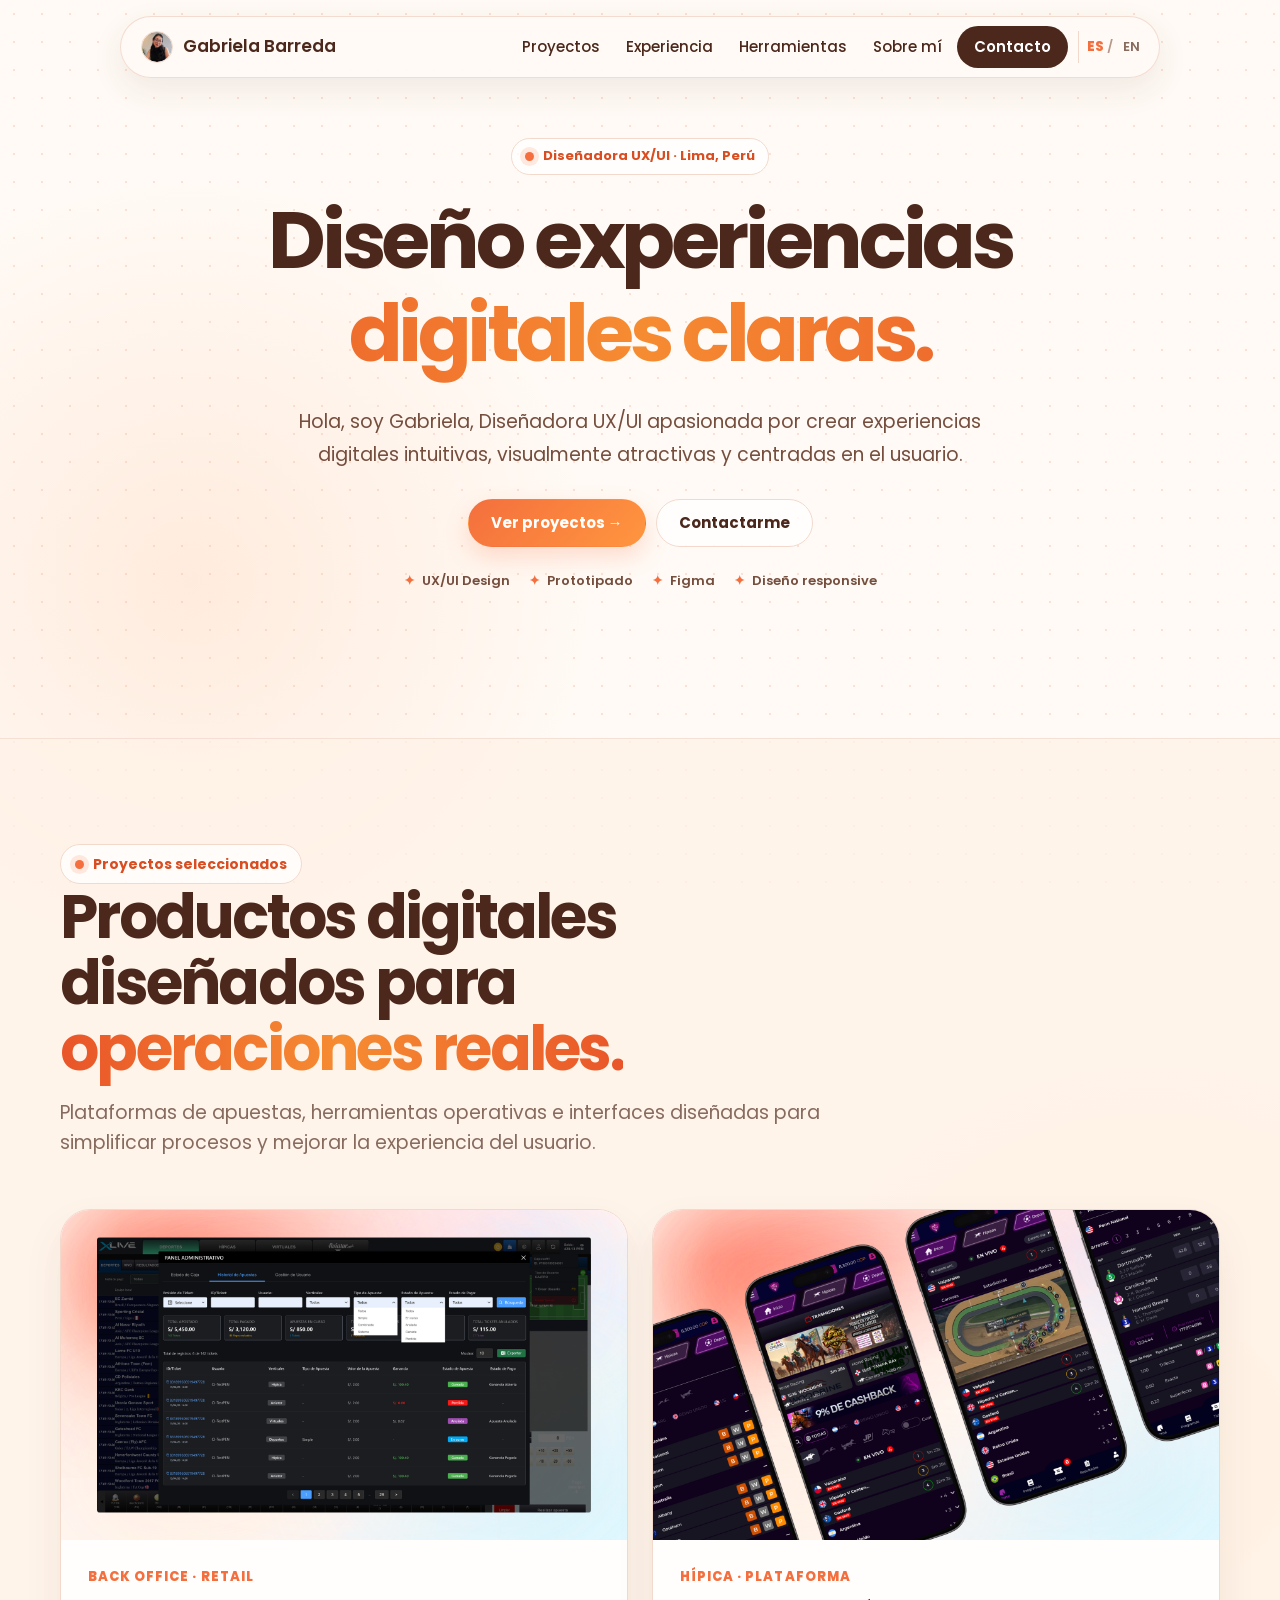
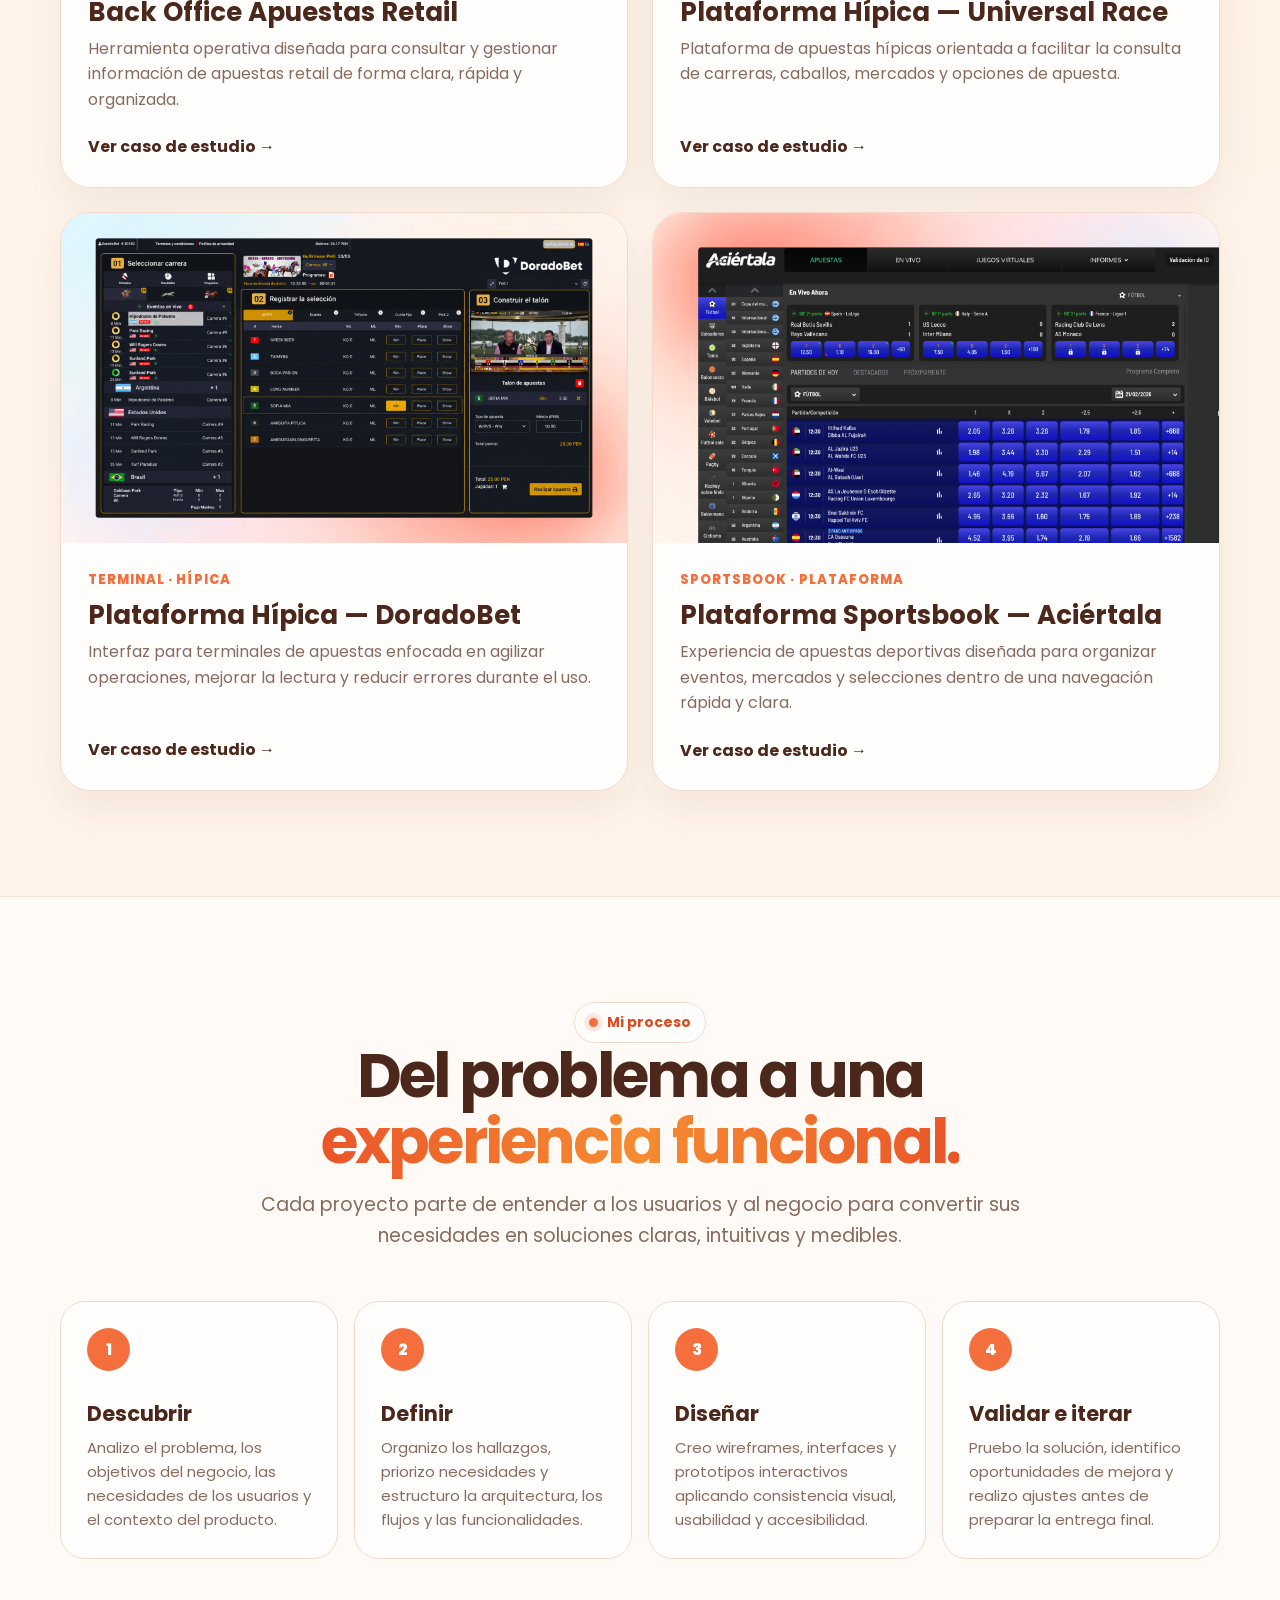
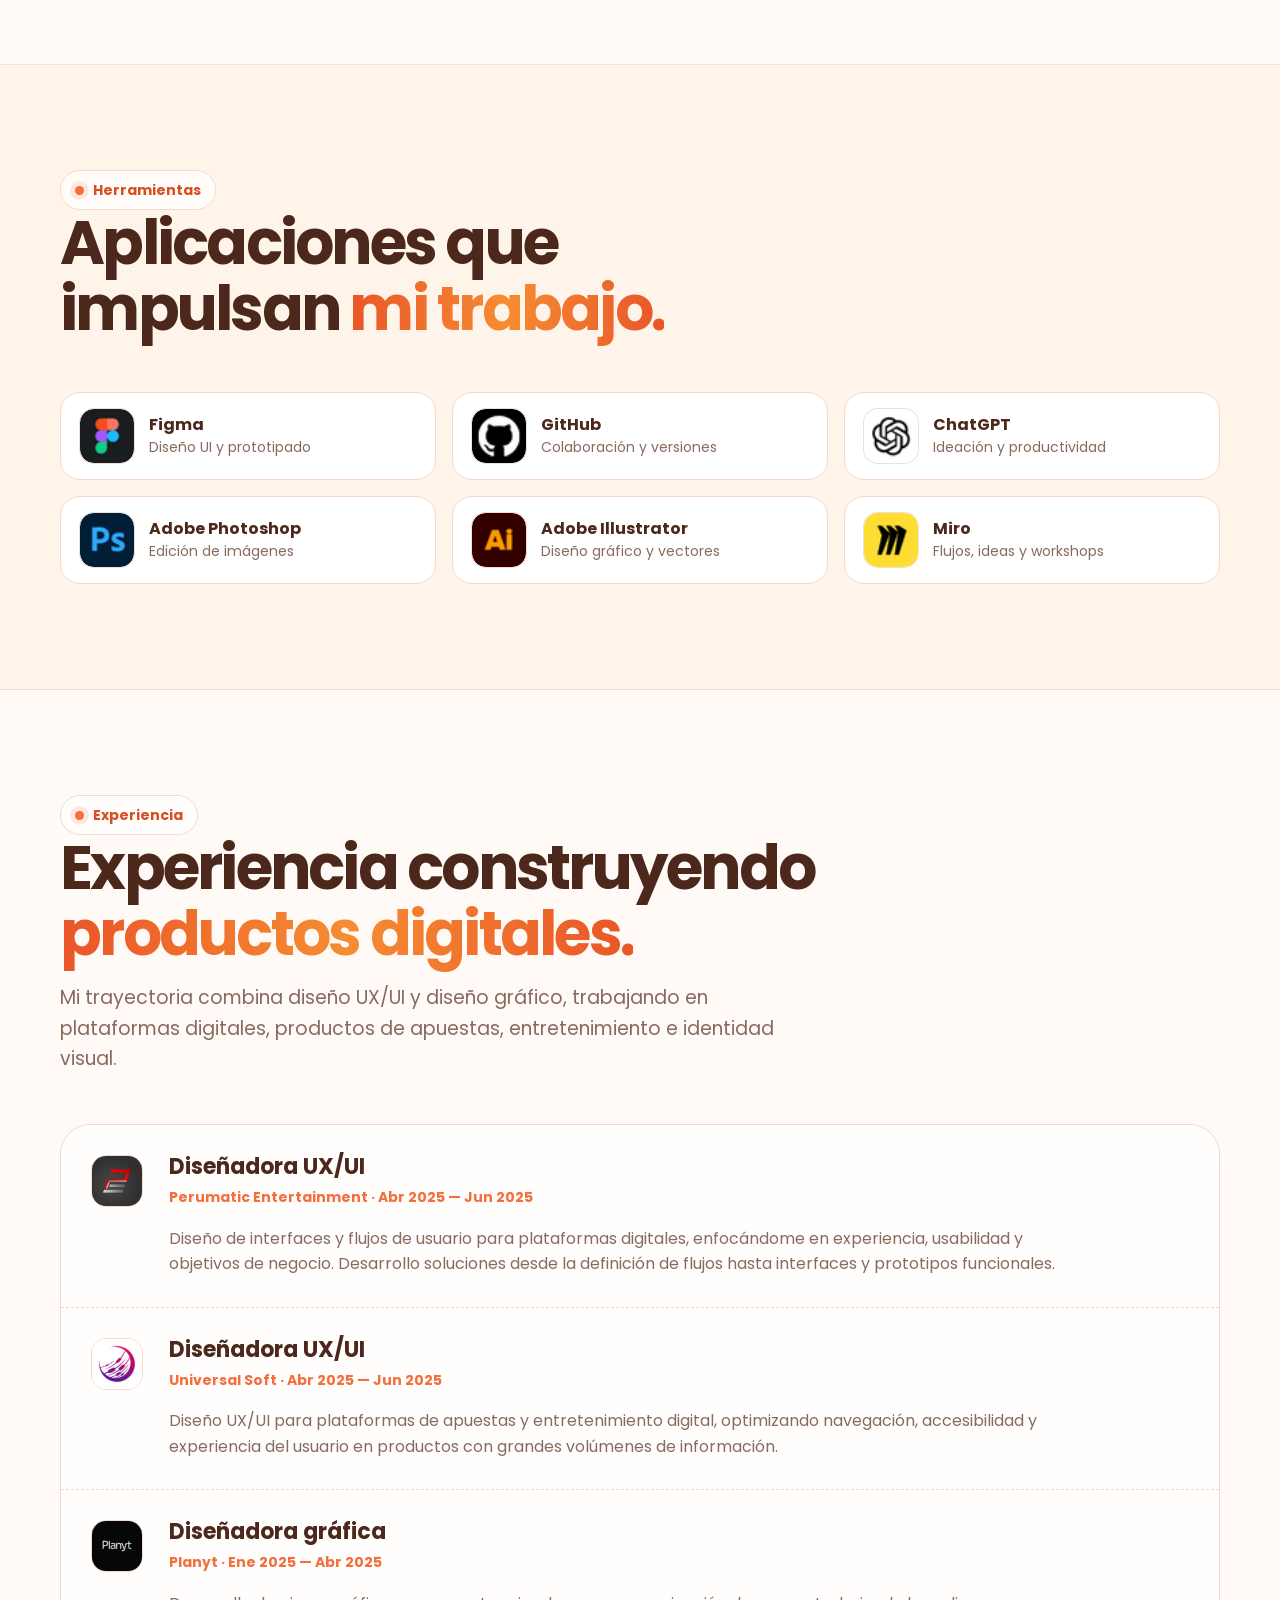
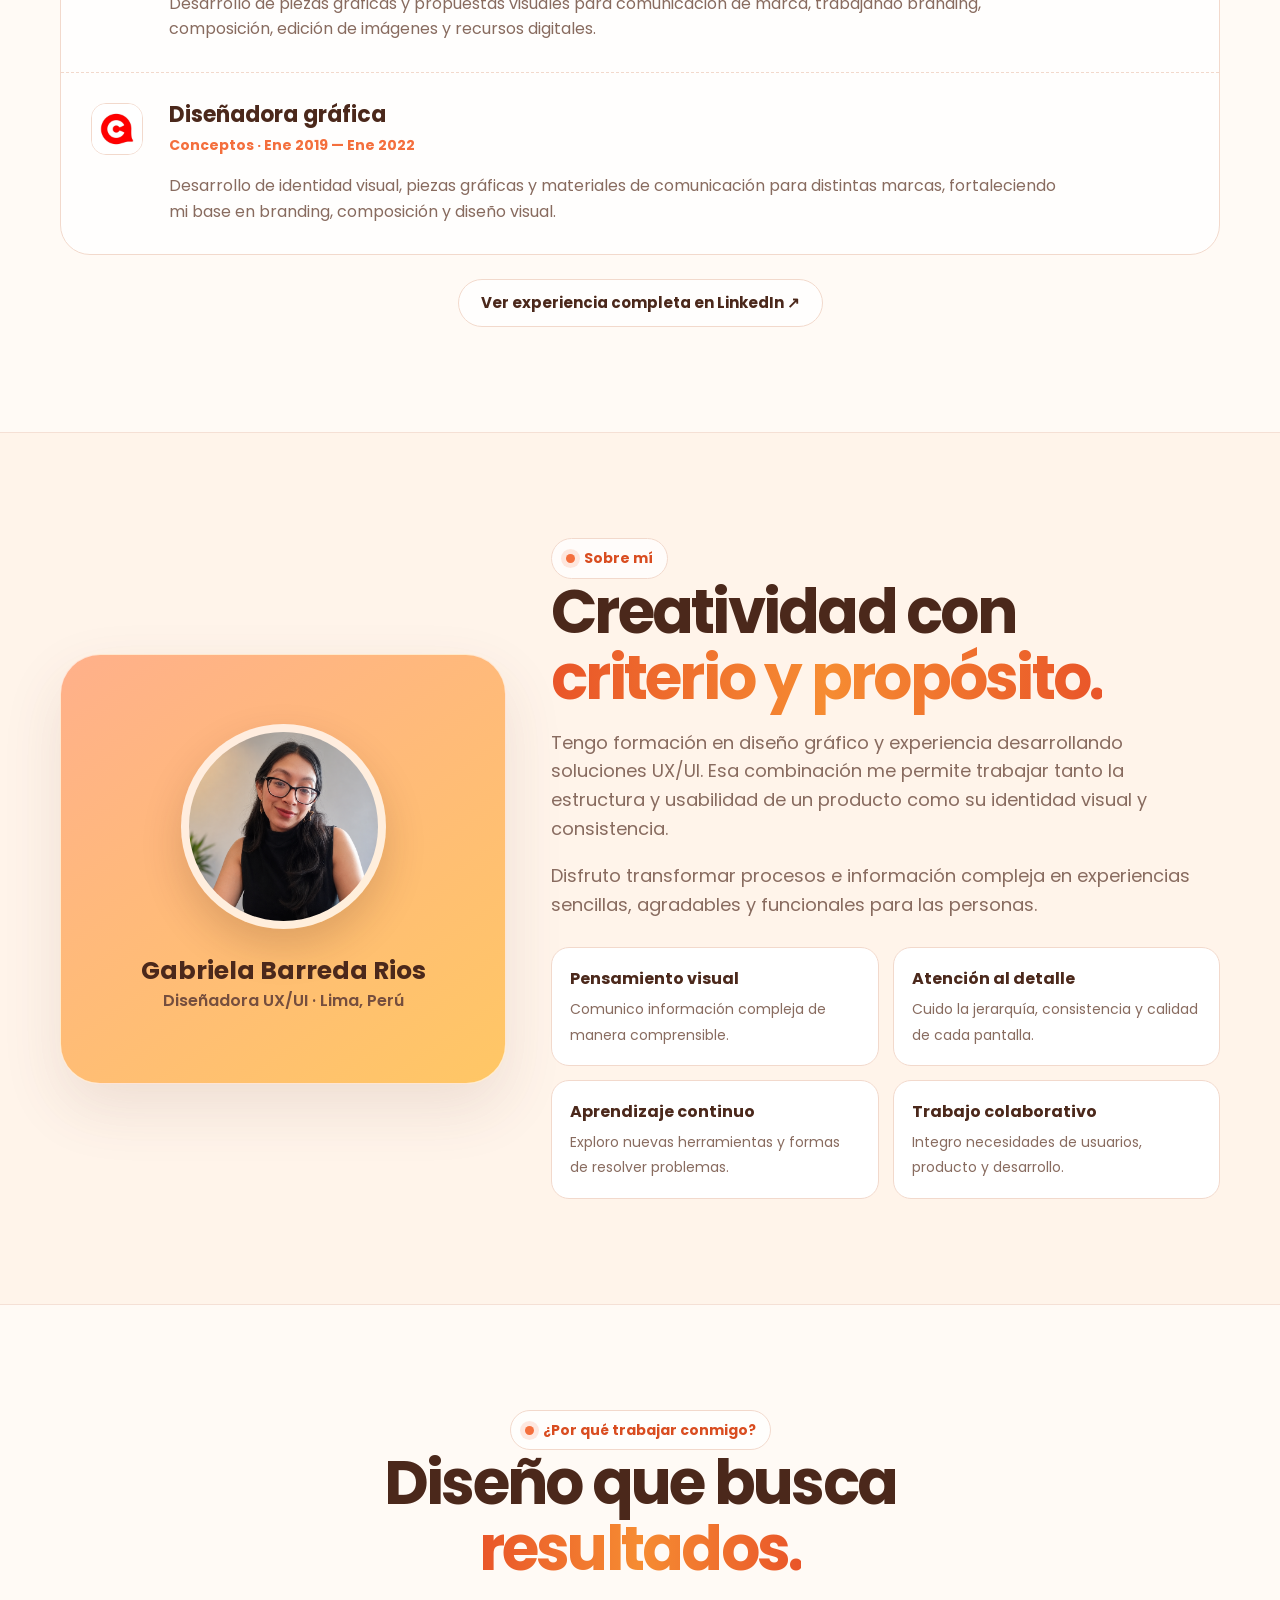
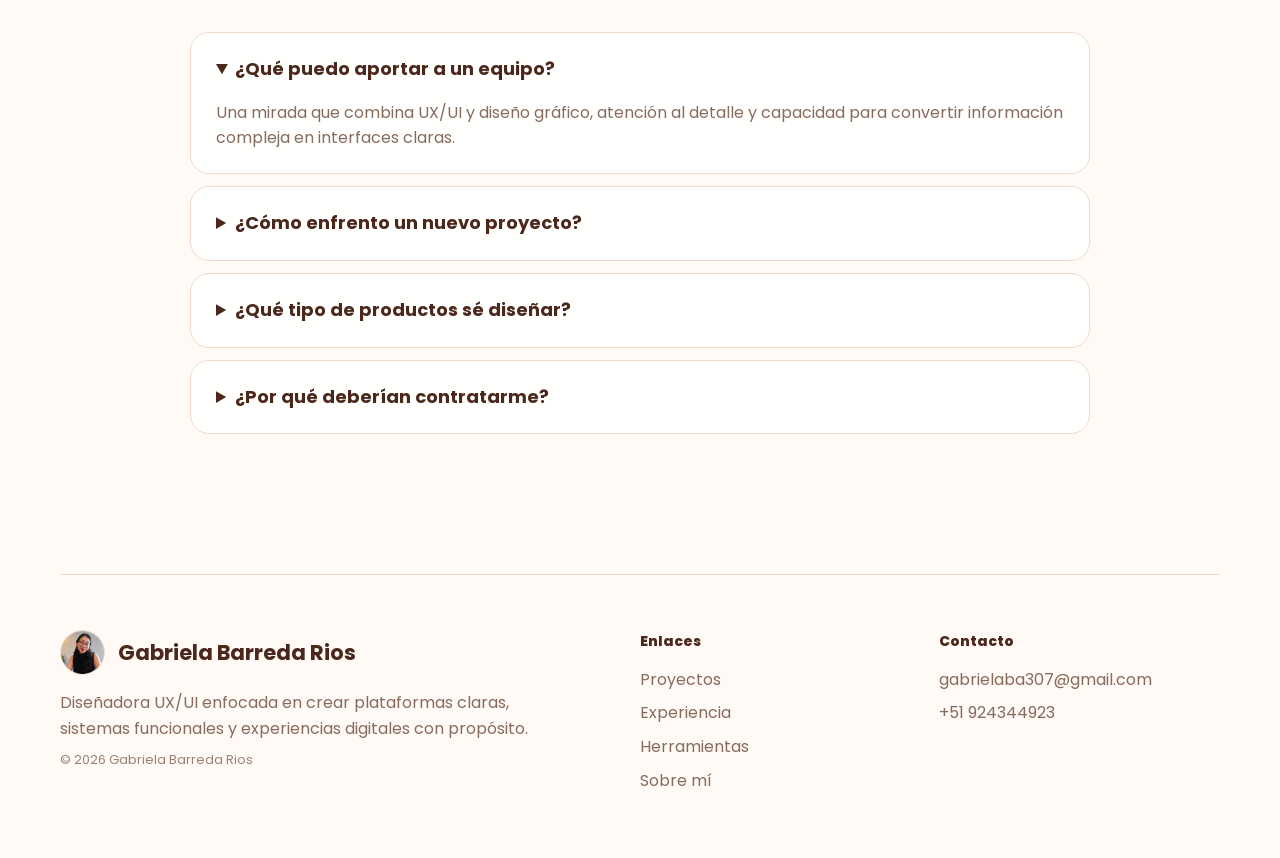
==== commit d3a06173: "Add files via upload" ====
--- a/index.html
+++ b/index.html
@@ -16,6 +16,7 @@
   <link rel="icon" type="image/png" href="images/favicon.png">
   <link rel="apple-touch-icon" href="images/favicon.png">
 
+  <!-- GOOGLE FONTS -->
   <link rel="preconnect" href="https://fonts.googleapis.com">
   <link rel="preconnect" href="https://fonts.gstatic.com" crossorigin>
 
@@ -55,6 +56,7 @@
 
     body {
       margin: 0;
+
       color: var(--brown);
 
       background:
@@ -71,15 +73,20 @@
         var(--cream);
 
       font-family: "Poppins", Arial, sans-serif;
+
       line-height: 1.6;
     }
 
     body::before {
       content: "";
+
       position: fixed;
       inset: 0;
+
       z-index: -1;
+
       opacity: 0.3;
+
       pointer-events: none;
 
       background-image:
@@ -106,7 +113,10 @@
       -webkit-tap-highlight-color: transparent;
     }
 
-    /* GENERAL */
+
+    /* ==========================================
+       GENERAL
+    ========================================== */
 
     .container {
       width: min(1160px, calc(100% - 40px));
@@ -120,46 +130,73 @@
 
     .section-soft {
       background: rgba(255, 242, 231, 0.72);
-      border-block: 1px solid rgba(242, 217, 204, 0.75);
-    }
-
-    /* EYEBROW */
+
+      border-block:
+        1px solid rgba(242, 217, 204, 0.75);
+    }
+
+
+    /* ==========================================
+       EYEBROW
+    ========================================== */
 
     .eyebrow {
       display: inline-flex;
       align-items: center;
+
       gap: 9px;
+
       padding: 8px 14px;
+
       color: #d94d20;
-      background: rgba(255, 255, 255, 0.72);
-      border: 1px solid var(--border);
+
+      background:
+        rgba(255, 255, 255, 0.72);
+
+      border:
+        1px solid var(--border);
+
       border-radius: 999px;
+
       font-size: 14px;
       font-weight: 700;
     }
 
     .eyebrow::before {
       content: "";
+
       width: 9px;
       height: 9px;
+
       background: var(--orange);
+
       border-radius: 50%;
-      box-shadow: 0 0 0 5px rgba(244, 111, 61, 0.15);
-    }
-
-    /* TIPOGRAFÍA */
+
+      box-shadow:
+        0 0 0 5px rgba(244, 111, 61, 0.15);
+    }
+
+
+    /* ==========================================
+       TIPOGRAFÍA
+    ========================================== */
 
     h1,
     h2,
     h3 {
       margin-top: 0;
+
       font-family: "Poppins", sans-serif;
+
       line-height: 1.08;
     }
 
     h2 {
       margin-bottom: 16px;
-      font-size: clamp(36px, 5vw, 61px);
+
+      font-size:
+        clamp(36px, 5vw, 61px);
+
       letter-spacing: -0.045em;
     }
 
@@ -175,7 +212,9 @@
 
     .section-heading p {
       margin: 0;
+
       color: var(--muted);
+
       font-size: 19px;
     }
 
@@ -195,28 +234,41 @@
       -webkit-text-fill-color: transparent;
     }
 
-    /* NAVBAR */
+
+    /* ==========================================
+       NAVBAR
+    ========================================== */
 
     .nav {
       position: sticky;
+
       top: 16px;
+
       z-index: 100;
 
       width:
         min(
-          940px,
+          1040px,
           calc(100% - 28px)
         );
 
-      margin: 16px auto 0;
-      padding: 9px 12px 9px 20px;
+      margin:
+        16px auto 0;
+
+      padding:
+        9px 12px 9px 20px;
 
       display: flex;
+
       align-items: center;
-      justify-content: space-between;
+
+      justify-content:
+        space-between;
+
       gap: 18px;
 
-      background: rgba(255, 250, 245, 0.88);
+      background:
+        rgba(255, 250, 245, 0.88);
 
       border:
         1px solid
@@ -228,49 +280,78 @@
         0 12px 32px
         rgba(95, 50, 30, 0.09);
 
-      backdrop-filter: blur(18px);
+      backdrop-filter:
+        blur(18px);
+
+      -webkit-backdrop-filter:
+        blur(18px);
     }
 
     .brand {
       display: flex;
       align-items: center;
+
       gap: 10px;
+
       font-size: 17px;
       font-weight: 600;
+
       white-space: nowrap;
     }
 
     .brand-photo {
       width: 32px;
       height: 32px;
+
       flex: 0 0 32px;
+
       overflow: hidden;
+
       background: var(--cream-2);
-      border: 1px solid var(--border);
+
+      border:
+        1px solid var(--border);
+
       border-radius: 50%;
     }
 
     .brand-photo img {
       width: 100%;
       height: 100%;
+
       display: block;
+
       object-fit: cover;
       object-position: center;
+
       border-radius: 50%;
+    }
+
+    .nav-right {
+      display: flex;
+      align-items: center;
+
+      gap: 10px;
     }
 
     .nav-links {
       display: flex;
       align-items: center;
+
       gap: 4px;
     }
 
     .nav-links a {
       padding: 8px 11px;
+
       border-radius: 999px;
+
       font-size: 15px;
       font-weight: 500;
-      transition: 0.2s ease;
+
+      transition:
+        color 0.2s ease,
+        background 0.2s ease;
     }
 
     .nav-links a:hover {
@@ -279,84 +360,193 @@
     }
 
     .nav-contact {
-      padding: 9px 17px !important;
-      color: white !important;
-      background: var(--brown) !important;
-      font-weight: 600 !important;
-    }
-
-    /* HERO */
+      padding:
+        9px 17px !important;
+
+      color:
+        white !important;
+
+      background:
+        var(--brown) !important;
+
+      font-weight:
+        600 !important;
+    }
+
+
+    /* SELECTOR DE IDIOMA */
+
+    .language-switcher {
+      display: flex;
+      align-items: center;
+
+      gap: 3px;
+
+      padding-left: 8px;
+
+      border-left:
+        1px solid var(--border);
+
+      white-space: nowrap;
+
+      font-size: 13px;
+      font-weight: 600;
+    }
+
+    .language-switcher span {
+      color: #b79889;
+    }
+
+    .language-switcher .active-language {
+      color: var(--orange);
+
+      font-weight: 800;
+    }
+
+    .language-switcher a {
+      padding: 6px 7px;
+
+      border-radius: 999px;
+
+      color: var(--muted);
+
+      transition:
+        color 0.2s ease,
+        background 0.2s ease;
+    }
+
+    .language-switcher a:hover {
+      color: var(--orange);
+
+      background: var(--cream-2);
+    }
+
+
+    /* ==========================================
+       HERO
+    ========================================== */
 
     .hero {
       min-height: 660px;
-      padding: 75px 20px 75px;
+
+      padding:
+        75px 20px 75px;
+
       display: grid;
+
       place-items: center;
+
       text-align: center;
     }
 
     .hero-content {
       width: 100%;
+
       max-width: 1050px;
-      transform: translateY(-43px);
+
+      transform:
+        translateY(-43px);
     }
 
     .hero .eyebrow {
       padding: 7px 13px;
+
       font-size: 13px;
     }
 
     .hero h1 {
       width: 100%;
       max-width: 1100px;
-      margin: 22px auto 14px;
-      font-size: clamp(52px, 6.2vw, 90px);
+
+      margin:
+        22px auto 14px;
+
+      font-size:
+        clamp(
+          52px,
+          6.2vw,
+          90px
+        );
+
       font-weight: 700;
+
       line-height: 1.12;
+
       letter-spacing: -0.055em;
+
       overflow: visible;
     }
 
     .hero-title-line {
       display: block;
+
       white-space: nowrap;
+
       overflow: visible;
     }
 
     .hero-title-line.gradient-text {
-      padding: 0.04em 0 0.16em;
+      padding:
+        0.04em 0 0.16em;
+
       line-height: 1.14;
+
       overflow: visible;
+
       -webkit-box-decoration-break: clone;
       box-decoration-break: clone;
     }
 
     .hero-description {
       max-width: 730px;
+
       margin: 0 auto;
+
       color: var(--brown-2);
-      font-size: clamp(16px, 1.55vw, 19px);
+
+      font-size:
+        clamp(
+          16px,
+          1.55vw,
+          19px
+        );
+
       line-height: 1.7;
     }
 
     .hero-actions {
       margin-top: 28px;
+
       display: flex;
+
       justify-content: center;
+
       flex-wrap: wrap;
+
       gap: 10px;
     }
 
     .btn {
       display: inline-flex;
+
       min-height: 48px;
-      padding: 0 22px;
+
+      padding:
+        0 22px;
+
       align-items: center;
+
       justify-content: center;
+
       gap: 8px;
-      border: 1px solid transparent;
+
+      border:
+        1px solid transparent;
+
       border-radius: 999px;
+
       font-size: 15px;
+
       font-weight: 700;
 
       transition:
@@ -365,7 +555,8 @@
     }
 
     .btn:hover {
-      transform: translateY(-2px);
+      transform:
+        translateY(-2px);
     }
 
     .btn-primary {
@@ -384,41 +575,69 @@
     }
 
     .btn-secondary {
-      background: rgba(255, 255, 255, 0.78);
-      border-color: var(--border);
+      background:
+        rgba(255, 255, 255, 0.78);
+
+      border-color:
+        var(--border);
     }
 
     .hero-tags {
       margin-top: 24px;
+
       display: flex;
+
       justify-content: center;
+
       flex-wrap: wrap;
-      gap: 12px 19px;
-      color: var(--brown-2);
+
+      gap:
+        12px 19px;
+
+      color:
+        var(--brown-2);
+
       font-size: 13px;
+
       font-weight: 600;
     }
 
     .hero-tags span::before {
       content: "✦";
+
       margin-right: 7px;
-      color: var(--orange);
-    }
-
-    /* PROYECTOS */
+
+      color:
+        var(--orange);
+    }
+
+
+    /* ==========================================
+       PROYECTOS
+    ========================================== */
 
     .projects-grid {
       display: grid;
-      grid-template-columns: repeat(2, 1fr);
+
+      grid-template-columns:
+        repeat(2, 1fr);
+
       gap: 24px;
     }
 
     .project-card {
       position: relative;
+
       overflow: hidden;
-      background: rgba(255, 255, 255, 0.9);
-      border: 1px solid var(--border);
-      border-radius: var(--radius);
+
+      background:
+        rgba(255, 255, 255, 0.9);
+
+      border:
+        1px solid var(--border);
+
+      border-radius:
+        var(--radius);
 
       box-shadow:
         0 18px 40px
@@ -432,134 +651,210 @@
     }
 
     .project-card:hover {
-      transform: translateY(-7px);
-      box-shadow: var(--shadow);
+      transform:
+        translateY(-7px);
+
+      box-shadow:
+        var(--shadow);
     }
 
     .project-card:focus-visible {
-      outline: 3px solid rgba(244, 111, 61, 0.4);
+      outline:
+        3px solid rgba(244, 111, 61, 0.4);
+
       outline-offset: 4px;
     }
 
     .project-visual {
       height: 330px;
+
       overflow: hidden;
-      background: #f5eee9;
+
+      background:
+        #f5eee9;
     }
 
     .project-cover {
       width: 100%;
       height: 100%;
+
       object-fit: cover;
+
       object-position: center;
-      transition: transform 0.4s ease;
-    }
-
-    .project-card:hover .project-cover {
-      transform: scale(1.035);
+
+      transition:
+        transform 0.4s ease;
+    }
+
+    .project-card:hover
+    .project-cover {
+      transform:
+        scale(1.035);
     }
 
     .project-info {
       position: relative;
+
       z-index: 2;
+
       padding: 27px;
     }
 
     .project-meta {
       margin-bottom: 10px;
+
       color: var(--orange);
+
       font-size: 13px;
+
       font-weight: 800;
+
       letter-spacing: 0.08em;
+
       text-transform: uppercase;
     }
 
     .project-info h3 {
       margin-bottom: 10px;
+
       font-size: 26px;
     }
 
     .project-info p {
       min-height: 76px;
-      margin: 0 0 22px;
-      color: var(--muted);
+
+      margin:
+        0 0 22px;
+
+      color:
+        var(--muted);
     }
 
     .project-actions {
       display: flex;
+
       align-items: center;
-      justify-content: flex-start;
+
+      justify-content:
+        flex-start;
+
       gap: 15px;
     }
 
     .case-study-link {
       display: inline-flex;
+
       align-items: center;
+
       gap: 8px;
+
       color: var(--brown);
+
       font-weight: 700;
-      transition: color 0.2s ease;
-    }
-
-    .project-card:hover .case-study-link {
+
+      transition:
+        color 0.2s ease;
+    }
+
+    .project-card:hover
+    .case-study-link {
       color: var(--orange);
     }
 
-    /* PROCESO */
+
+    /* ==========================================
+       PROCESO
+    ========================================== */
 
     .process-grid {
       display: grid;
-      grid-template-columns: repeat(4, 1fr);
+
+      grid-template-columns:
+        repeat(4, 1fr);
+
       gap: 16px;
     }
 
     .process-card {
       min-height: 250px;
+
       padding: 26px;
-      background: rgba(255, 255, 255, 0.78);
-      border: 1px solid var(--border);
+
+      background:
+        rgba(255, 255, 255, 0.78);
+
+      border:
+        1px solid var(--border);
+
       border-radius: 25px;
     }
 
     .process-number {
       display: grid;
+
       width: 43px;
       height: 43px;
+
       margin-bottom: 32px;
+
       place-items: center;
+
       color: white;
-      background: var(--orange);
+
+      background:
+        var(--orange);
+
       border-radius: 50%;
+
       font-weight: 800;
     }
 
     .process-card h3 {
       margin-bottom: 10px;
+
       font-size: 21px;
     }
 
     .process-card p {
       margin: 0;
+
       color: var(--muted);
+
       font-size: 15px;
     }
 
-    /* HERRAMIENTAS */
+
+    /* ==========================================
+       HERRAMIENTAS
+    ========================================== */
 
     .tools-grid {
       display: grid;
-      grid-template-columns: repeat(3, 1fr);
+
+      grid-template-columns:
+        repeat(3, 1fr);
+
       gap: 16px;
     }
 
     .tool {
-      padding: 15px 18px;
+      padding:
+        15px 18px;
+
       display: flex;
+
       align-items: center;
+
       gap: 14px;
-      background: #ffffff;
-      border: 1px solid var(--border);
-      border-radius: 20px;
+
+      background:
+        #ffffff;
+
+      border:
+        1px solid var(--border);
+
+      border-radius:
+        20px;
 
       transition:
         transform 0.2s ease,
@@ -567,7 +862,8 @@
     }
 
     .tool:hover {
-      transform: translateY(-3px);
+      transform:
+        translateY(-3px);
 
       box-shadow:
         0 12px 30px
@@ -577,51 +873,87 @@
     .tool-logo-box {
       width: 56px;
       height: 56px;
-      flex: 0 0 56px;
+
+      flex:
+        0 0 56px;
+
       overflow: hidden;
-      background: #ffffff;
-      border: 1px solid rgba(242, 217, 204, 0.9);
-      border-radius: 15px;
+
+      background:
+        #ffffff;
+
+      border:
+        1px solid
+        rgba(242, 217, 204, 0.9);
+
+      border-radius:
+        15px;
     }
 
     .tool-logo {
       width: 100%;
       height: 100%;
+
       display: block;
+
       object-fit: cover;
+
       object-position: center;
+
       border-radius: 14px;
     }
 
     .tool strong {
       display: block;
+
       margin-bottom: 2px;
+
       font-size: 16px;
+
       line-height: 1.3;
     }
 
     .tool small {
       display: block;
-      color: var(--muted);
+
+      color:
+        var(--muted);
+
       font-size: 14px;
+
       line-height: 1.4;
     }
 
-    /* EXPERIENCIA */
+
+    /* ==========================================
+       EXPERIENCIA
+    ========================================== */
 
     .experience-list {
       overflow: hidden;
-      background: rgba(255, 255, 255, 0.76);
-      border: 1px solid var(--border);
-      border-radius: var(--radius);
+
+      background:
+        rgba(255, 255, 255, 0.76);
+
+      border:
+        1px solid var(--border);
+
+      border-radius:
+        var(--radius);
     }
 
     .experience-item {
       padding: 30px;
+
       display: grid;
-      grid-template-columns: 58px 1fr;
+
+      grid-template-columns:
+        58px 1fr;
+
       gap: 20px;
-      border-bottom: 1px dashed var(--border);
+
+      border-bottom:
+        1px dashed var(--border);
     }
 
     .experience-item:last-child {
@@ -631,49 +963,74 @@
     .experience-logo {
       width: 52px;
       height: 52px;
+
       object-fit: cover;
+
       object-position: center;
-      background: #ffffff;
-      border: 1px solid var(--border);
+
+      background:
+        #ffffff;
+
+      border:
+        1px solid var(--border);
+
       border-radius: 15px;
     }
 
     .experience-item h3 {
       margin-bottom: 5px;
+
       font-size: 22px;
     }
 
     .experience-meta {
       color: var(--orange);
+
       font-size: 14px;
+
       font-weight: 700;
     }
 
     .experience-item p {
       max-width: 890px;
+
       margin-bottom: 0;
-      color: var(--muted);
+
+      color:
+        var(--muted);
     }
 
     .linkedin-cta {
       margin-top: 24px;
+
       text-align: center;
     }
 
-    /* SOBRE MÍ */
+
+    /* ==========================================
+       SOBRE MÍ
+    ========================================== */
 
     .about-grid {
       display: grid;
-      grid-template-columns: 0.8fr 1.2fr;
+
+      grid-template-columns:
+        0.8fr 1.2fr;
+
       gap: 45px;
+
       align-items: center;
     }
 
     .profile-card {
       min-height: 430px;
+
       padding: 45px;
+
       display: grid;
+
       place-items: center;
+
       text-align: center;
 
       background:
@@ -688,22 +1045,32 @@
         rgba(255, 255, 255, 0.65);
 
       border-radius: 40px;
-      box-shadow: var(--shadow);
+
+      box-shadow:
+        var(--shadow);
     }
 
     .profile-card-content {
       display: flex;
+
       flex-direction: column;
+
       align-items: center;
     }
 
     .profile-photo-wrapper {
       width: 205px;
       height: 205px;
+
       padding: 8px;
+
       display: grid;
+
       place-items: center;
-      background: rgba(255, 255, 255, 0.75);
+
+      background:
+        rgba(255, 255, 255, 0.75);
+
       border-radius: 50%;
 
       box-shadow:
@@ -714,143 +1081,212 @@
     .profile-photo {
       width: 100%;
       height: 100%;
+
       object-fit: cover;
+
       object-position: center;
+
       border-radius: 50%;
     }
 
     .profile-card h3 {
-      margin: 28px 0 4px;
+      margin:
+        28px 0 4px;
+
       font-size: 25px;
+
       font-weight: 700;
     }
 
     .profile-card p {
       margin: 0;
+
       color: var(--brown-2);
+
       font-weight: 600;
     }
 
     .about-copy > p {
       color: var(--muted);
+
       font-size: 18px;
     }
 
     .strengths {
       margin-top: 28px;
+
       display: grid;
-      grid-template-columns: repeat(2, 1fr);
+
+      grid-template-columns:
+        repeat(2, 1fr);
+
       gap: 14px;
     }
 
     .strength {
       padding: 18px;
+
       background: #fff;
-      border: 1px solid var(--border);
+
+      border:
+        1px solid var(--border);
+
       border-radius: 18px;
     }
 
     .strength strong {
       display: block;
+
       margin-bottom: 4px;
     }
 
     .strength span {
       color: var(--muted);
+
       font-size: 14px;
     }
 
-    /* FAQ */
+
+    /* ==========================================
+       FAQ
+    ========================================== */
 
     .faq-list {
       max-width: 900px;
+
       margin-inline: auto;
+
       display: grid;
+
       gap: 12px;
     }
 
     details {
-      padding: 22px 25px;
-      background: rgba(255, 255, 255, 0.86);
-      border: 1px solid var(--border);
-      border-radius: 19px;
+      padding:
+        22px 25px;
+
+      background:
+        rgba(255, 255, 255, 0.86);
+
+      border:
+        1px solid var(--border);
+
+      border-radius:
+        19px;
     }
 
     summary {
       cursor: pointer;
+
       font-size: 18px;
+
       font-weight: 700;
     }
 
     details p {
       margin-bottom: 0;
-      color: var(--muted);
-    }
-
-    /* FOOTER */
+
+      color:
+        var(--muted);
+    }
+
+
+    /* ==========================================
+       FOOTER
+    ========================================== */
 
     footer {
-      padding: 35px 0 65px;
+      padding:
+        35px 0 65px;
     }
 
     .footer {
       padding-top: 55px;
+
       display: grid;
-      grid-template-columns: 1.45fr 0.65fr 0.8fr;
+
+      grid-template-columns:
+        1.45fr 0.65fr 0.8fr;
+
       gap: 70px;
-      border-top: 1px solid var(--border);
+
+      border-top:
+        1px solid var(--border);
     }
 
     .footer-profile {
       display: flex;
+
       align-items: center;
+
       gap: 13px;
     }
 
     .footer-avatar {
       width: 45px;
       height: 45px;
+
       object-fit: cover;
+
       object-position: center;
-      background: var(--cream-2);
-      border: 1px solid var(--border);
+
+      background:
+        var(--cream-2);
+
+      border:
+        1px solid var(--border);
+
       border-radius: 50%;
     }
 
     .footer h3 {
       margin: 0;
+
       font-size: 21px;
     }
 
     .footer-description {
       max-width: 500px;
-      margin: 15px 0 4px;
+
+      margin:
+        15px 0 4px;
+
       color: var(--muted);
+
       font-size: 16px;
     }
 
     .copyright {
       color: #9c8175;
+
       font-size: 13px;
     }
 
     .footer-title {
       margin-bottom: 14px;
+
       font-size: 14px;
+
       font-weight: 800;
     }
 
     .footer-links {
       display: grid;
+
       gap: 8px;
-      color: var(--muted);
+
+      color:
+        var(--muted);
     }
 
     .footer-links a:hover {
       color: var(--orange);
     }
 
-    /* RESPONSIVE */
+
+    /* ==========================================
+       TABLET
+    ========================================== */
 
     @media (max-width: 900px) {
 
@@ -868,63 +1304,204 @@
       }
 
       .process-grid {
-        grid-template-columns: repeat(2, 1fr);
+        grid-template-columns:
+          repeat(2, 1fr);
       }
 
       .tools-grid {
-        grid-template-columns: repeat(2, 1fr);
+        grid-template-columns:
+          repeat(2, 1fr);
       }
 
       .footer {
-        grid-template-columns: 1fr 1fr;
+        grid-template-columns:
+          1fr 1fr;
       }
 
       .footer > div:first-child {
-        grid-column: 1 / -1;
-      }
-    }
+        grid-column:
+          1 / -1;
+      }
+    }
+
+
+    /* ==========================================
+       MOBILE
+       NAVBAR AJUSTADO
+    ========================================== */
 
     @media (max-width: 620px) {
 
       .container {
-        width: min(calc(100% - 26px), 1160px);
+        width:
+          min(
+            calc(100% - 26px),
+            1160px
+          );
       }
 
       .section {
-        padding: 75px 0;
-      }
+        padding:
+          75px 0;
+      }
+
+
+      /* NAV */
 
       .nav {
         top: 8px;
+
+        width:
+          calc(100% - 18px);
+
         margin-top: 8px;
-        padding: 8px 10px 8px 12px;
-      }
+
+        padding:
+          7px 8px;
+
+        gap: 6px;
+
+        border-radius: 22px;
+      }
+
+
+      /* MARCA */
+
+      .brand {
+        min-width: 0;
+
+        gap: 7px;
+
+        flex: 1 1 auto;
+      }
+
+      .brand-photo {
+        width: 28px;
+        height: 28px;
+
+        flex:
+          0 0 28px;
+      }
+
+
+      /* En celular cambia
+         "Gabriela Barreda"
+         por "Gabriela" */
 
       .brand span:last-child {
-        font-size: 14px;
-      }
-
-      .brand-photo {
-        width: 30px;
-        height: 30px;
-        flex: 0 0 30px;
-      }
+        max-width: 75px;
+
+        overflow: hidden;
+
+        font-size: 0;
+
+        white-space: nowrap;
+      }
+
+      .brand span:last-child::after {
+        content: "Gabriela";
+
+        font-size: 12px;
+        font-weight: 600;
+      }
+
+
+      /* PARTE DERECHA */
+
+      .nav-right {
+        flex:
+          0 0 auto;
+
+        gap: 5px;
+      }
+
+
+      /* OCULTAMOS LOS LINKS NORMALES */
+
+      .nav-links {
+        gap: 0;
+      }
+
+      .nav-links a:not(.nav-contact) {
+        display: none;
+      }
+
+
+      /* CONTACTO */
 
       .nav-contact {
-        padding-inline: 14px !important;
-      }
+        min-height: 34px;
+
+        padding:
+          0 13px !important;
+
+        display: inline-flex;
+
+        align-items: center;
+
+        justify-content: center;
+
+        font-size:
+          12px !important;
+
+        line-height: 1;
+
+        border-radius: 999px;
+      }
+
+
+      /* ES / EN */
+
+      .language-switcher {
+        order: -1;
+
+        gap: 1px;
+
+        padding-left: 0;
+        padding-right: 2px;
+
+        border-left: 0;
+
+        font-size: 11px;
+      }
+
+      .language-switcher a {
+        padding:
+          4px 3px;
+      }
+
+      .language-switcher span {
+        padding:
+          4px 2px;
+      }
+
+      .language-switcher .active-language {
+        font-weight: 800;
+      }
+
+
+      /* HERO */
 
       .hero {
         min-height: 620px;
-        padding: 65px 15px 60px;
+
+        padding:
+          65px 15px 60px;
       }
 
       .hero-content {
-        transform: translateY(-38px);
+        transform:
+          translateY(-38px);
       }
 
       .hero h1 {
-        font-size: clamp(40px, 12vw, 64px);
+        font-size:
+          clamp(
+            40px,
+            12vw,
+            64px
+          );
+
         line-height: 1.12;
       }
 
@@ -934,18 +1511,24 @@
 
       .hero-title-line.gradient-text {
         padding-bottom: 0.16em;
+
         line-height: 1.14;
       }
 
       .hero-description {
         max-width: 500px;
+
         font-size: 16px;
+
         line-height: 1.65;
       }
 
       .hero-actions .btn {
         width: 100%;
       }
+
+
+      /* GRIDS */
 
       .projects-grid,
       .process-grid,
@@ -961,6 +1544,7 @@
 
       .project-actions {
         align-items: flex-start;
+
         flex-direction: column;
       }
 
@@ -972,8 +1556,12 @@
         grid-template-columns: 1fr;
       }
 
+
+      /* SOBRE MÍ */
+
       .profile-card {
         min-height: 370px;
+
         padding: 30px;
       }
 
@@ -982,6 +1570,9 @@
         height: 170px;
       }
 
+
+      /* FOOTER */
+
       .footer > div:first-child {
         grid-column: auto;
       }
@@ -989,23 +1580,90 @@
       .footer {
         gap: 35px;
       }
+
+    }
+
+
+    /* ==========================================
+       CELULARES MUY PEQUEÑOS
+    ========================================== */
+
+    @media (max-width: 370px) {
+
+      .nav {
+        width:
+          calc(100% - 12px);
+
+        padding:
+          6px 7px;
+
+        gap: 3px;
+      }
+
+      .brand {
+        gap: 5px;
+      }
+
+      .brand-photo {
+        width: 26px;
+        height: 26px;
+
+        flex:
+          0 0 26px;
+      }
+
+      .brand span:last-child::after {
+        font-size: 11px;
+      }
+
+      .nav-right {
+        gap: 2px;
+      }
+
+      .language-switcher {
+        font-size: 10px;
+      }
+
+      .nav-contact {
+        min-height: 32px;
+
+        padding:
+          0 10px !important;
+
+        font-size:
+          11px !important;
+      }
+
     }
 
   </style>
+
 </head>
 
 
 <body>
 
-  <nav class="nav" aria-label="Navegación principal">
-
-    <a class="brand" href="#inicio">
+  <!-- ==========================================
+       NAVBAR
+  ========================================== -->
+
+  <nav
+    class="nav"
+    aria-label="Navegación principal"
+  >
+
+    <a
+      class="brand"
+      href="#inicio"
+    >
 
       <span class="brand-photo">
+
         <img
           src="images/foto-navbar.png"
           alt="Gabriela Barreda"
         >
+
       </span>
 
       <span>
@@ -1015,19 +1673,56 @@
     </a>
 
 
-    <div class="nav-links">
-
-      <a href="#proyectos">Proyectos</a>
-      <a href="#experiencia">Experiencia</a>
-      <a href="#herramientas">Herramientas</a>
-      <a href="#sobre-mi">Sobre mí</a>
-
-      <a
-        class="nav-contact"
-        href="#contacto"
+    <div class="nav-right">
+
+      <div class="nav-links">
+
+        <a href="#proyectos">
+          Proyectos
+        </a>
+
+        <a href="#experiencia">
+          Experiencia
+        </a>
+
+        <a href="#herramientas">
+          Herramientas
+        </a>
+
+        <a href="#sobre-mi">
+          Sobre mí
+        </a>
+
+        <a
+          class="nav-contact"
+          href="#contacto"
+        >
+          Contacto
+        </a>
+
+      </div>
+
+
+      <div
+        class="language-switcher"
+        aria-label="Seleccionar idioma"
       >
-        Contacto
-      </a>
+
+        <span class="active-language">
+          ES
+        </span>
+
+        <span>/</span>
+
+        <a
+          href="en/index.html"
+          lang="en"
+          aria-label="View portfolio in English"
+        >
+          EN
+        </a>
+
+      </div>
 
     </div>
 
@@ -1036,9 +1731,14 @@
 
   <main>
 
-    <!-- HERO -->
-
-    <header class="hero" id="inicio">
+    <!-- ==========================================
+         HERO
+    ========================================== -->
+
+    <header
+      class="hero"
+      id="inicio"
+    >
 
       <div class="hero-content">
 
@@ -1046,6 +1746,7 @@
           Diseñadora UX/UI · Lima, Perú
         </span>
 
+
         <h1>
 
           <span class="hero-title-line">
@@ -1057,6 +1758,7 @@
           </span>
 
         </h1>
+
 
         <p class="hero-description">
 
@@ -1075,7 +1777,6 @@
           >
             Ver proyectos →
           </a>
-
 
           <a
             class="btn btn-secondary"
@@ -1089,7 +1790,10 @@
         </div>
 
 
-        <div class="hero-tags">
+        <div
+          class="hero-tags"
+          aria-label="Especialidades"
+        >
 
           <span>UX/UI Design</span>
           <span>Prototipado</span>
@@ -1103,9 +1807,14 @@
     </header>
 
 
-    <!-- PROYECTOS -->
-
-    <section class="section section-soft" id="proyectos">
+    <!-- ==========================================
+         PROYECTOS
+    ========================================== -->
+
+    <section
+      class="section section-soft"
+      id="proyectos"
+    >
 
       <div class="container">
 
@@ -1115,6 +1824,7 @@
             Proyectos seleccionados
           </span>
 
+
           <h2>
 
             Productos digitales diseñados para
@@ -1125,10 +1835,12 @@
 
           </h2>
 
+
           <p>
 
-            Plataformas de apuestas, herramientas operativas e interfaces
-            diseñadas para simplificar procesos y mejorar la experiencia del usuario.
+            Plataformas de apuestas, herramientas operativas
+            e interfaces diseñadas para simplificar procesos
+            y mejorar la experiencia del usuario.
 
           </p>
 
@@ -1136,6 +1848,7 @@
 
 
         <div class="projects-grid">
+
 
           <!-- RETAIL -->
 
@@ -1143,6 +1856,7 @@
             class="project-card"
             tabindex="0"
             role="link"
+            aria-label="Ver caso de estudio Back Office Apuestas Retail"
             onclick="abrirProyecto(event, 'proyecto-retail.html')"
             onkeydown="abrirProyectoTeclado(event, 'proyecto-retail.html')"
           >
@@ -1157,6 +1871,7 @@
 
             </div>
 
+
             <div class="project-info">
 
               <div class="project-meta">
@@ -1168,14 +1883,17 @@
               </h3>
 
               <p>
-                Herramienta operativa diseñada para consultar y gestionar
-                información de apuestas retail de forma clara, rápida y organizada.
+                Herramienta operativa diseñada para consultar
+                y gestionar información de apuestas retail
+                de forma clara, rápida y organizada.
               </p>
 
               <div class="project-actions">
+
                 <span class="case-study-link">
                   Ver caso de estudio →
                 </span>
+
               </div>
 
             </div>
@@ -1189,6 +1907,7 @@
             class="project-card"
             tabindex="0"
             role="link"
+            aria-label="Ver caso de estudio Plataforma Hípica Universal Race"
             onclick="abrirProyecto(event, 'proyecto-universal-race.html')"
             onkeydown="abrirProyectoTeclado(event, 'proyecto-universal-race.html')"
           >
@@ -1203,6 +1922,7 @@
 
             </div>
 
+
             <div class="project-info">
 
               <div class="project-meta">
@@ -1215,13 +1935,16 @@
 
               <p>
                 Plataforma de apuestas hípicas orientada a facilitar
-                la consulta de carreras, caballos, mercados y opciones de apuesta.
+                la consulta de carreras, caballos, mercados
+                y opciones de apuesta.
               </p>
 
               <div class="project-actions">
+
                 <span class="case-study-link">
                   Ver caso de estudio →
                 </span>
+
               </div>
 
             </div>
@@ -1235,6 +1958,7 @@
             class="project-card"
             tabindex="0"
             role="link"
+            aria-label="Ver caso de estudio Plataforma Hípica DoradoBet"
             onclick="abrirProyecto(event, 'proyecto-doradobet.html')"
             onkeydown="abrirProyectoTeclado(event, 'proyecto-doradobet.html')"
           >
@@ -1249,6 +1973,7 @@
 
             </div>
 
+
             <div class="project-info">
 
               <div class="project-meta">
@@ -1260,14 +1985,17 @@
               </h3>
 
               <p>
-                Interfaz para terminales de apuestas enfocada en agilizar
-                operaciones, mejorar la lectura y reducir errores durante el uso.
+                Interfaz para terminales de apuestas enfocada
+                en agilizar operaciones, mejorar la lectura
+                y reducir errores durante el uso.
               </p>
 
               <div class="project-actions">
+
                 <span class="case-study-link">
                   Ver caso de estudio →
                 </span>
+
               </div>
 
             </div>
@@ -1281,6 +2009,7 @@
             class="project-card"
             tabindex="0"
             role="link"
+            aria-label="Ver caso de estudio Plataforma Sportsbook Aciértala"
             onclick="abrirProyecto(event, 'proyecto-aciertala.html')"
             onkeydown="abrirProyectoTeclado(event, 'proyecto-aciertala.html')"
           >
@@ -1295,6 +2024,7 @@
 
             </div>
 
+
             <div class="project-info">
 
               <div class="project-meta">
@@ -1306,14 +2036,17 @@
               </h3>
 
               <p>
-                Experiencia de apuestas deportivas diseñada para organizar
-                eventos, mercados y selecciones dentro de una navegación rápida y clara.
+                Experiencia de apuestas deportivas diseñada
+                para organizar eventos, mercados y selecciones
+                dentro de una navegación rápida y clara.
               </p>
 
               <div class="project-actions">
+
                 <span class="case-study-link">
                   Ver caso de estudio →
                 </span>
+
               </div>
 
             </div>
@@ -1327,7 +2060,9 @@
     </section>
 
 
-    <!-- PROCESO -->
+    <!-- ==========================================
+         PROCESO
+    ========================================== -->
 
     <section class="section">
 
@@ -1350,9 +2085,11 @@
           </h2>
 
           <p>
-            Cada proyecto parte de entender a los usuarios y al negocio
-            para convertir sus necesidades en soluciones claras,
-            intuitivas y medibles.
+
+            Cada proyecto parte de entender a los usuarios
+            y al negocio para convertir sus necesidades
+            en soluciones claras, intuitivas y medibles.
+
           </p>
 
         </div>
@@ -1361,39 +2098,76 @@
         <div class="process-grid">
 
           <article class="process-card">
-            <span class="process-number">1</span>
-            <h3>Descubrir</h3>
+
+            <span class="process-number">
+              1
+            </span>
+
+            <h3>
+              Descubrir
+            </h3>
+
             <p>
               Analizo el problema, los objetivos del negocio,
-              las necesidades de los usuarios y el contexto del producto.
+              las necesidades de los usuarios y el contexto
+              del producto.
             </p>
+
           </article>
 
+
           <article class="process-card">
-            <span class="process-number">2</span>
-            <h3>Definir</h3>
+
+            <span class="process-number">
+              2
+            </span>
+
+            <h3>
+              Definir
+            </h3>
+
             <p>
-              Organizo los hallazgos, priorizo necesidades y estructuro
-              la arquitectura, los flujos y las funcionalidades.
+              Organizo los hallazgos, priorizo necesidades
+              y estructuro la arquitectura, los flujos
+              y las funcionalidades.
             </p>
+
           </article>
 
+
           <article class="process-card">
-            <span class="process-number">3</span>
-            <h3>Diseñar</h3>
+
+            <span class="process-number">
+              3
+            </span>
+
+            <h3>
+              Diseñar
+            </h3>
+
             <p>
               Creo wireframes, interfaces y prototipos interactivos
               aplicando consistencia visual, usabilidad y accesibilidad.
             </p>
+
           </article>
 
+
           <article class="process-card">
-            <span class="process-number">4</span>
-            <h3>Validar e iterar</h3>
+
+            <span class="process-number">
+              4
+            </span>
+
+            <h3>
+              Validar e iterar
+            </h3>
+
             <p>
               Pruebo la solución, identifico oportunidades de mejora
               y realizo ajustes antes de preparar la entrega final.
             </p>
+
           </article>
 
         </div>
@@ -1403,9 +2177,14 @@
     </section>
 
 
-    <!-- HERRAMIENTAS -->
-
-    <section class="section section-soft" id="herramientas">
+    <!-- ==========================================
+         HERRAMIENTAS
+    ========================================== -->
+
+    <section
+      class="section section-soft"
+      id="herramientas"
+    >
 
       <div class="container">
 
@@ -1433,11 +2212,13 @@
           <article class="tool">
 
             <div class="tool-logo-box">
+
               <img
                 class="tool-logo"
                 src="images/logo-figma.png"
-                alt="Figma"
+                alt="Logo de Figma"
               >
+
             </div>
 
             <div>
@@ -1451,11 +2232,13 @@
           <article class="tool">
 
             <div class="tool-logo-box">
+
               <img
                 class="tool-logo"
                 src="images/logo-github.png"
-                alt="GitHub"
+                alt="Logo de GitHub"
               >
+
             </div>
 
             <div>
@@ -1469,11 +2252,13 @@
           <article class="tool">
 
             <div class="tool-logo-box">
+
               <img
                 class="tool-logo"
                 src="images/logo-chatgpt.png"
-                alt="ChatGPT"
+                alt="Logo de ChatGPT"
               >
+
             </div>
 
             <div>
@@ -1487,11 +2272,13 @@
           <article class="tool">
 
             <div class="tool-logo-box">
+
               <img
                 class="tool-logo"
                 src="images/logo-photoshop.png"
-                alt="Photoshop"
+                alt="Logo de Adobe Photoshop"
               >
+
             </div>
 
             <div>
@@ -1505,11 +2292,13 @@
           <article class="tool">
 
             <div class="tool-logo-box">
+
               <img
                 class="tool-logo"
                 src="images/logo-illustrator.png"
-                alt="Illustrator"
+                alt="Logo de Adobe Illustrator"
               >
+
             </div>
 
             <div>
@@ -1523,11 +2312,13 @@
           <article class="tool">
 
             <div class="tool-logo-box">
+
               <img
                 class="tool-logo"
                 src="images/logo-miro.png"
-                alt="Miro"
+                alt="Logo de Miro"
               >
+
             </div>
 
             <div>
@@ -1544,9 +2335,14 @@
     </section>
 
 
-    <!-- EXPERIENCIA -->
-
-    <section class="section" id="experiencia">
+    <!-- ==========================================
+         EXPERIENCIA
+    ========================================== -->
+
+    <section
+      class="section"
+      id="experiencia"
+    >
 
       <div class="container">
 
@@ -1582,21 +2378,24 @@
             <img
               class="experience-logo"
               src="images/logo-perumatic.png"
-              alt="Perumatic Entertainment"
+              alt="Logo de Perumatic Entertainment"
             >
 
             <div>
 
-              <h3>Diseñadora UX/UI</h3>
+              <h3>
+                Diseñadora UX/UI
+              </h3>
 
               <span class="experience-meta">
                 Perumatic Entertainment · Abr 2025 — Jun 2025
               </span>
 
               <p>
-                Diseño de interfaces y flujos de usuario para plataformas
-                digitales, enfocándome en experiencia, usabilidad y objetivos
-                de negocio. Desarrollo soluciones desde la definición de flujos
+                Diseño de interfaces y flujos de usuario
+                para plataformas digitales, enfocándome
+                en experiencia, usabilidad y objetivos de negocio.
+                Desarrollo soluciones desde la definición de flujos
                 hasta interfaces y prototipos funcionales.
               </p>
 
@@ -1610,21 +2409,24 @@
             <img
               class="experience-logo"
               src="images/logo-universal-soft.png"
-              alt="Universal Soft"
+              alt="Logo de Universal Soft"
             >
 
             <div>
 
-              <h3>Diseñadora UX/UI</h3>
+              <h3>
+                Diseñadora UX/UI
+              </h3>
 
               <span class="experience-meta">
                 Universal Soft · Abr 2025 — Jun 2025
               </span>
 
               <p>
-                Diseño UX/UI para plataformas de apuestas y entretenimiento
-                digital, optimizando navegación, accesibilidad y experiencia
-                del usuario en productos con grandes volúmenes de información.
+                Diseño UX/UI para plataformas de apuestas
+                y entretenimiento digital, optimizando navegación,
+                accesibilidad y experiencia del usuario
+                en productos con grandes volúmenes de información.
               </p>
 
             </div>
@@ -1637,21 +2439,23 @@
             <img
               class="experience-logo"
               src="images/logo-planyt.png"
-              alt="Planyt"
+              alt="Logo de Planyt"
             >
 
             <div>
 
-              <h3>Diseñadora gráfica</h3>
+              <h3>
+                Diseñadora gráfica
+              </h3>
 
               <span class="experience-meta">
                 Planyt · Ene 2025 — Abr 2025
               </span>
 
               <p>
-                Desarrollo de piezas gráficas y propuestas visuales para
-                comunicación de marca, trabajando branding, composición,
-                edición de imágenes y recursos digitales.
+                Desarrollo de piezas gráficas y propuestas visuales
+                para comunicación de marca, trabajando branding,
+                composición, edición de imágenes y recursos digitales.
               </p>
 
             </div>
@@ -1664,21 +2468,24 @@
             <img
               class="experience-logo"
               src="images/logo-conceptos.png"
-              alt="Conceptos"
+              alt="Logo de Conceptos"
             >
 
             <div>
 
-              <h3>Diseñadora gráfica</h3>
+              <h3>
+                Diseñadora gráfica
+              </h3>
 
               <span class="experience-meta">
                 Conceptos · Ene 2019 — Ene 2022
               </span>
 
               <p>
-                Desarrollo de identidad visual, piezas gráficas y materiales
-                de comunicación para distintas marcas, fortaleciendo mi base
-                en branding, composición y diseño visual.
+                Desarrollo de identidad visual, piezas gráficas
+                y materiales de comunicación para distintas marcas,
+                fortaleciendo mi base en branding, composición
+                y diseño visual.
               </p>
 
             </div>
@@ -1706,9 +2513,14 @@
     </section>
 
 
-    <!-- SOBRE MÍ -->
-
-    <section class="section section-soft" id="sobre-mi">
+    <!-- ==========================================
+         SOBRE MÍ
+    ========================================== -->
+
+    <section
+      class="section section-soft"
+      id="sobre-mi"
+    >
 
       <div class="container about-grid">
 
@@ -1756,46 +2568,75 @@
           </h2>
 
           <p>
-            Tengo formación en diseño gráfico y experiencia desarrollando
-            soluciones UX/UI. Esa combinación me permite trabajar tanto
-            la estructura y usabilidad de un producto como su identidad
-            visual y consistencia.
+            Tengo formación en diseño gráfico
+            y experiencia desarrollando soluciones UX/UI.
+            Esa combinación me permite trabajar tanto
+            la estructura y usabilidad de un producto
+            como su identidad visual y consistencia.
           </p>
 
           <p>
-            Disfruto transformar procesos e información compleja en
-            experiencias sencillas, agradables y funcionales para las personas.
+            Disfruto transformar procesos e información compleja
+            en experiencias sencillas, agradables
+            y funcionales para las personas.
           </p>
 
 
           <div class="strengths">
 
             <div class="strength">
-              <strong>Pensamiento visual</strong>
+
+              <strong>
+                Pensamiento visual
+              </strong>
+
               <span>
-                Comunico información compleja de manera comprensible.
+                Comunico información compleja
+                de manera comprensible.
               </span>
+
             </div>
 
+
             <div class="strength">
-              <strong>Atención al detalle</strong>
+
+              <strong>
+                Atención al detalle
+              </strong>
+
               <span>
-                Cuido la jerarquía, consistencia y calidad de cada pantalla.
+                Cuido la jerarquía, consistencia
+                y calidad de cada pantalla.
               </span>
+
             </div>
 
+
             <div class="strength">
-              <strong>Aprendizaje continuo</strong>
+
+              <strong>
+                Aprendizaje continuo
+              </strong>
+
               <span>
-                Exploro nuevas herramientas y formas de resolver problemas.
+                Exploro nuevas herramientas
+                y formas de resolver problemas.
               </span>
+
             </div>
 
+
             <div class="strength">
-              <strong>Trabajo colaborativo</strong>
+
+              <strong>
+                Trabajo colaborativo
+              </strong>
+
               <span>
-                Integro necesidades de usuarios, producto y desarrollo.
+                Integro necesidades de usuarios,
+                producto y desarrollo.
               </span>
+
             </div>
 
           </div>
@@ -1807,7 +2648,9 @@
     </section>
 
 
-    <!-- FAQ -->
+    <!-- ==========================================
+         FAQ
+    ========================================== -->
 
     <section class="section">
 
@@ -1857,8 +2700,8 @@
 
             <p>
               Primero entiendo el problema y el contexto.
-              Después organizo la información, construyo
-              los flujos y finalmente desarrollo y valido la interfaz.
+              Después organizo la información, construyo los flujos
+              y finalmente desarrollo y valido la interfaz.
             </p>
 
           </details>
@@ -1873,7 +2716,8 @@
             <p>
               Plataformas web, herramientas internas,
               back offices, productos de apuestas,
-              interfaces para terminales y experiencias responsive.
+              interfaces para terminales
+              y experiencias responsive.
             </p>
 
           </details>
@@ -1887,8 +2731,9 @@
 
             <p>
               Porque combino criterio visual, pensamiento funcional
-              y disposición para colaborar, aprender y mejorar cada
-              solución hasta que sea útil para las personas y el negocio.
+              y disposición para colaborar, aprender
+              y mejorar cada solución hasta que sea útil
+              para las personas y el negocio.
             </p>
 
           </details>
@@ -1902,7 +2747,9 @@
   </main>
 
 
-  <!-- FOOTER -->
+  <!-- ==========================================
+       FOOTER
+  ========================================== -->
 
   <footer id="contacto">
 
@@ -1944,10 +2791,21 @@
 
         <div class="footer-links">
 
-          <a href="#proyectos">Proyectos</a>
-          <a href="#experiencia">Experiencia</a>
-          <a href="#herramientas">Herramientas</a>
-          <a href="#sobre-mi">Sobre mí</a>
+          <a href="#proyectos">
+            Proyectos
+          </a>
+
+          <a href="#experiencia">
+            Experiencia
+          </a>
+
+          <a href="#herramientas">
+            Herramientas
+          </a>
+
+          <a href="#sobre-mi">
+            Sobre mí
+          </a>
 
         </div>
 
@@ -1987,6 +2845,10 @@
   </footer>
 
 
+  <!-- ==========================================
+       JAVASCRIPT
+  ========================================== -->
+
   <script>
 
     function abrirProyecto(event, url) {
